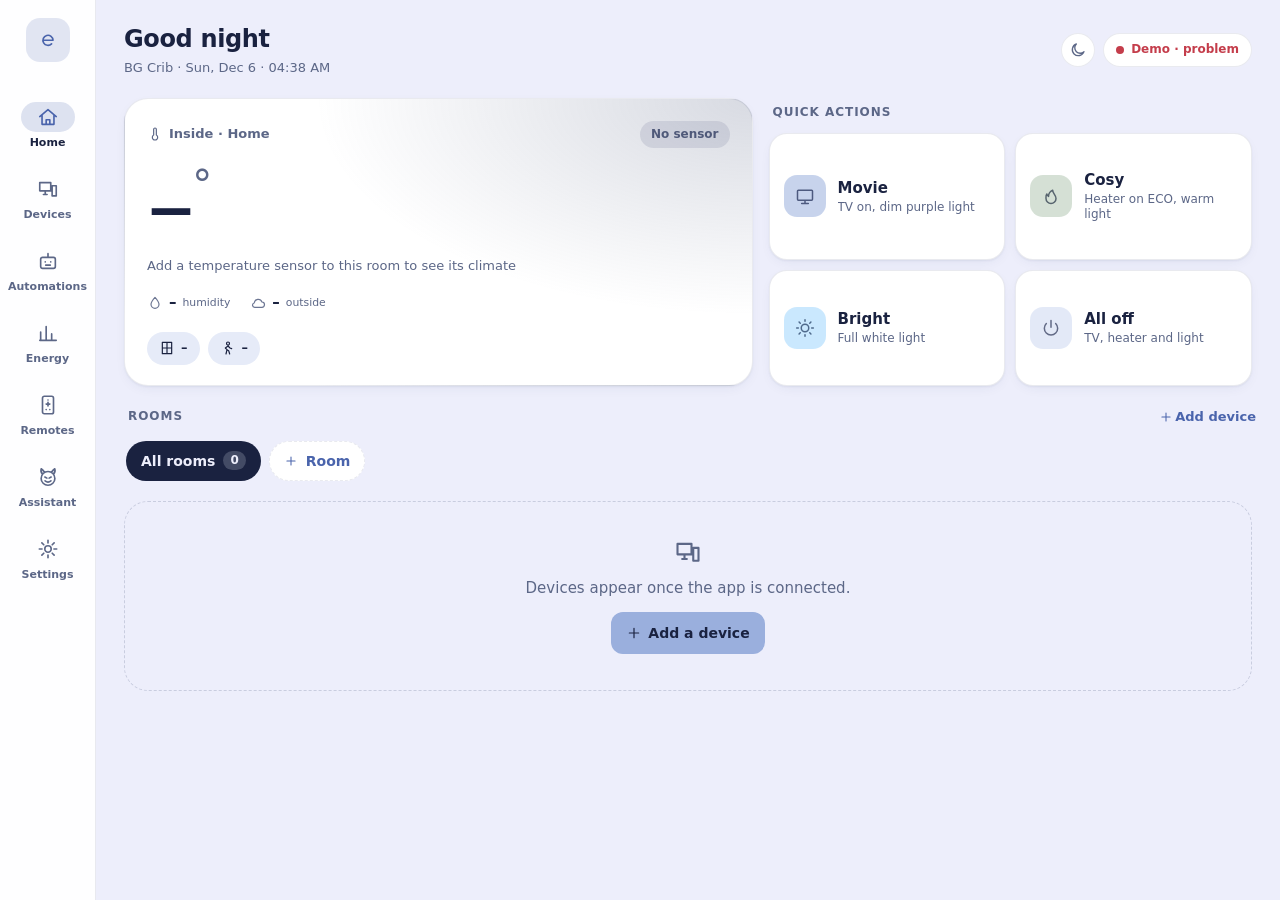
==== index.html @ 869f02de "omg" ====
<!doctype html>
<html lang="en">
<head>
  <meta charset="utf-8">
  <meta name="viewport" content="width=device-width, initial-scale=1, viewport-fit=cover">
  <title>Evra</title>
  <meta name="description" content="Evra: your home's lights, heating, safety sensors and devices in one app.">
  <meta name="theme-color" content="#0E1322" media="(prefers-color-scheme: dark)">
  <meta name="theme-color" content="#EDEEFB" media="(prefers-color-scheme: light)">
  <meta name="application-name" content="Evra">
  <meta name="apple-mobile-web-app-title" content="Evra">
  <meta name="apple-mobile-web-app-capable" content="yes">
  <meta name="mobile-web-app-capable" content="yes">
  <meta name="apple-mobile-web-app-status-bar-style" content="black-translucent">
  <link rel="manifest" href="manifest.webmanifest">
  <link rel="icon" href="icons/icon.svg" type="image/svg+xml">
  <link rel="apple-touch-icon" href="icons/icon-180.png">
  <link rel="stylesheet" href="css/app.css">
</head>
<body>
  <div id="app" class="app">
    <p class="boot">Loading Evra…</p>
  </div>
  <noscript>Evra needs JavaScript switched on.</noscript>
  <script type="module" src="js/main.js"></script>
</body>
</html>
---- css/app.css ----
/* =========================================================================
   Evra: design tokens

   Palette (schemecolor.com "Blue Silence" and "Pale Blue and Green"):
     Alpine White #EDEEFB   St. Louis #CDD7F0   Pastel Denim #B3C6EA
     Kawaii Sky Blue #9AAFDD   Splashy Blue #9ED5FD
     Sea Wash Green #B3C6B3   Light Neutral Green #DAE7D1
     Arctic White #E1EDF1   St. Louis #CFDBE7   Gentle Blue #B8CBE4
   The pastels are used as they are for the brand, fills and tints. Text and
   icons on the light theme use deeper shades of the same hues so they stay
   readable. Red (alarms) and amber (warnings, heating) are kept on purpose.
   ========================================================================= */
:root {
  --p-alpine: #EDEEFB;
  --p-stlouis: #CDD7F0;
  --p-denim: #B3C6EA;
  --p-sky: #9AAFDD;
  --p-splash: #9ED5FD;
  --p-seawash: #B3C6B3;
  --p-mint: #DAE7D1;
  --p-arctic: #E1EDF1;
  --p-stlouis-2: #CFDBE7;
  --p-gentle: #B8CBE4;

  color-scheme: dark;
  --bg: #0E1322;
  --card: #151B2E;
  --card-2: #1C2440;
  --card-3: #283153;
  --line: rgb(205 215 240 / 0.08);
  --line-strong: rgb(205 215 240 / 0.16);
  --text: var(--p-alpine);
  --muted: #9AA5C6;
  --accent: var(--p-sky);          /* text and icons */
  --accent-fill: var(--p-sky);     /* buttons, switches */
  --accent-fill-ink: #10162A;
  --accent-ink: #10162A;
  --ok: var(--p-seawash);
  --warn: #E9BE7C;
  --warm: #E9BE7C;
  --danger: #F27D89;
  --danger-ink: #2A0E14;
  --cool: var(--p-splash);
  --violet: var(--p-denim);
  --tone-ink: #10162A;             /* icons drawn on a pastel fill */
  --tint: 10%;                     /* how strongly an "on" tile takes its colour */
  --tint-soft: 7%;                 /* same, for lights, whose colour can be strong */
  --bubble: 20%;                   /* icon bubble background strength */
  --ink-mix: 100%;                 /* coloured icon text: pure pastel on dark */
  --knob: #ffffff;
  --shadow: 0 1px 2px rgb(0 0 0 / 0.25);
  --radius: 24px;
  --radius-md: 18px;
  --radius-sm: 14px;
  --nav-h: 70px;
  --gap: 16px;
  --font: system-ui, -apple-system, "Segoe UI Variable Text", "Segoe UI", Roboto, "Helvetica Neue", Arial, sans-serif;
}
:root[data-theme="light"] {
  color-scheme: light;
  --bg: var(--p-alpine);
  --card: #ffffff;
  --card-2: #E6EBF8;
  --card-3: var(--p-stlouis);
  --line: rgb(40 56 100 / 0.10);
  --line-strong: rgb(40 56 100 / 0.18);
  --text: #1A2240;
  --muted: #5C6787;
  --accent: #4A64AC;
  --accent-fill: var(--p-sky);
  --accent-fill-ink: #1A2240;
  --accent-ink: #ffffff;
  --ok: #3F6B49;
  --warn: #85580F;
  --warm: #A0661C;
  --danger: #C43D4B;
  --danger-ink: #ffffff;
  --cool: #2F6E9E;
  --violet: #4A64AC;
  --tone-ink: #1A2240;
  --tint: 22%;
  --tint-soft: 9%;
  --bubble: 55%;
  --ink-mix: 40%;
  --shadow: 0 1px 2px rgb(40 56 100 / 0.06), 0 4px 16px -8px rgb(40 56 100 / 0.16);
}
@media (prefers-color-scheme: light) {
  :root:not([data-theme="dark"]) {
    color-scheme: light;
    --bg: var(--p-alpine);
    --card: #ffffff;
    --card-2: #E6EBF8;
    --card-3: var(--p-stlouis);
    --line: rgb(40 56 100 / 0.10);
    --line-strong: rgb(40 56 100 / 0.18);
    --text: #1A2240;
    --muted: #5C6787;
    --accent: #4A64AC;
    --accent-fill: var(--p-sky);
    --accent-fill-ink: #1A2240;
    --accent-ink: #ffffff;
    --ok: #3F6B49;
    --warn: #85580F;
    --warm: #A0661C;
    --danger: #C43D4B;
    --danger-ink: #ffffff;
    --cool: #2F6E9E;
    --violet: #4A64AC;
    --tone-ink: #1A2240;
    --tint: 22%;
    --tint-soft: 9%;
    --bubble: 55%;
    --ink-mix: 40%;
    --shadow: 0 1px 2px rgb(40 56 100 / 0.06), 0 4px 16px -8px rgb(40 56 100 / 0.16);
  }
}

/* =========================================================================
   Base
   ========================================================================= */
* { box-sizing: border-box; }
html, body { margin: 0; }
body {
  background: var(--bg);
  color: var(--text);
  font-family: var(--font);
  font-size: 15px;
  line-height: 1.45;
  -webkit-font-smoothing: antialiased;
  -webkit-tap-highlight-color: transparent;
}
button, input, select { font: inherit; color: inherit; }
button { cursor: pointer; }
button:disabled { cursor: not-allowed; opacity: 0.4; }
a { color: inherit; }
h1, h2, h3 { margin: 0; font-weight: 650; letter-spacing: -0.015em; }
p { margin: 0; }
.icon { flex: none; display: block; }
.muted { color: var(--muted); }
.small { font-size: 13px; }
.pad { padding: 28px 4px; }
.boot { padding: 40px; color: var(--muted); }
:focus-visible { outline: 2px solid var(--accent); outline-offset: 2px; border-radius: 6px; }
.sep { flex: 1; }
.dot { width: 4px; height: 4px; border-radius: 50%; background: currentColor; opacity: 0.45; display: inline-block; }

/* =========================================================================
   Shell: header, navigation, page
   ========================================================================= */
.app { min-height: 100dvh; }

.top {
  position: sticky; top: 0; z-index: 20;
  display: flex; align-items: center; justify-content: space-between; gap: 12px;
  padding: calc(env(safe-area-inset-top) + 16px) 20px 12px;
  background: color-mix(in srgb, var(--bg) 86%, transparent);
  backdrop-filter: blur(14px);
  -webkit-backdrop-filter: blur(14px);
}
.top-left { min-width: 0; }
.top-right { display: flex; align-items: center; gap: 8px; flex: none; }
.theme-btn {
  width: 34px; height: 34px; border-radius: 50%; flex: none;
  display: grid; place-items: center; padding: 0;
  background: var(--card); border: 1px solid var(--line); color: var(--muted);
}
.theme-btn:hover { color: var(--text); }

/* Developer mode off: technical details are hidden. */
:root:not(.dev) .dev-only { display: none !important; }
.top-title { font-size: 24px; font-weight: 700; white-space: nowrap; overflow: hidden; text-overflow: ellipsis; }
.top-sub { color: var(--muted); font-size: 13px; margin-top: 2px; font-variant-numeric: tabular-nums; white-space: nowrap; overflow: hidden; text-overflow: ellipsis; }

.status-pill {
  display: inline-flex; align-items: center; gap: 7px; flex: none;
  padding: 7px 12px; border-radius: 999px;
  background: var(--card); border: 1px solid var(--line); color: var(--muted);
  font-size: 12px; font-weight: 650; text-decoration: none; white-space: nowrap;
}
.status-dot { width: 8px; height: 8px; border-radius: 50%; background: var(--muted); display: inline-block; flex: none; }
.status-pill.connected { color: var(--ok); }
.status-pill.connected .status-dot, .status-dot.connected { background: var(--ok); box-shadow: 0 0 0 3px color-mix(in srgb, var(--ok) 22%, transparent); }
.status-pill.demo { color: var(--violet); }
.status-pill.demo .status-dot { background: var(--violet); box-shadow: 0 0 0 3px color-mix(in srgb, var(--violet) 22%, transparent); }
.status-pill.connecting .status-dot, .status-pill.reconnecting .status-dot,
.status-dot.connecting, .status-dot.reconnecting { background: var(--warn); animation: blink 1.2s infinite; }
.status-pill.error, .status-pill.idle { color: var(--danger); }
.status-pill.error .status-dot, .status-dot.error { background: var(--danger); }
@keyframes blink { 50% { opacity: 0.3; } }

.nav {
  position: fixed; left: 0; right: 0; bottom: 0; z-index: 30;
  display: grid; grid-template-columns: repeat(5, 1fr);
  height: calc(var(--nav-h) + env(safe-area-inset-bottom));
  padding: 6px 6px env(safe-area-inset-bottom);
  background: color-mix(in srgb, var(--card) 92%, transparent);
  backdrop-filter: blur(14px);
  -webkit-backdrop-filter: blur(14px);
  border-top: 1px solid var(--line);
}
.nav-brand { display: none; }
.nav-item {
  display: flex; flex-direction: column; align-items: center; justify-content: center; gap: 3px;
  color: var(--muted); text-decoration: none; font-size: 11px; font-weight: 650;
}
.nav-icon { display: grid; place-items: center; width: 54px; height: 30px; border-radius: 999px; transition: background 0.2s, color 0.2s; }
.nav-item.active { color: var(--text); }
.nav-item.active .nav-icon { background: color-mix(in srgb, var(--accent) 18%, transparent); color: var(--accent); }

.view {
  max-width: 1200px; margin: 0 auto;
  padding: 6px 16px calc(var(--nav-h) + env(safe-area-inset-bottom) + 28px);
  display: flex; flex-direction: column; gap: var(--gap);
}
.view:focus { outline: none; }

@media (min-width: 900px) {
  .nav {
    top: 0; right: auto; width: 96px; height: auto;
    grid-template-columns: 1fr; grid-auto-rows: 72px; align-content: start;
    padding: 18px 0 0; border-top: 0; border-right: 1px solid var(--line);
  }
  .nav-brand {
    display: grid; place-items: center; width: 44px; height: 44px; margin: 0 auto 18px;
    border-radius: 14px; color: var(--accent);
    background: color-mix(in srgb, var(--accent) 16%, transparent);
  }
  .top { padding: 22px 28px 14px 124px; }
  .view { padding: 6px 28px 36px 124px; max-width: none; }
  .view > * { width: 100%; max-width: 1180px; }
}

.section-title {
  font-size: 12px; font-weight: 700; text-transform: uppercase; letter-spacing: 0.08em;
  color: var(--muted); margin: 6px 4px -4px;
}

/* =========================================================================
   Cards
   ========================================================================= */
.card {
  background: var(--card);
  border: 1px solid var(--line);
  border-radius: var(--radius);
  box-shadow: var(--shadow);
  padding: 18px;
  display: flex; flex-direction: column; gap: 16px;
  min-width: 0;
}
.card-head { display: flex; align-items: center; gap: 12px; }
.card-head h2 { font-size: 17px; flex: 1; min-width: 0; }
.card-icon {
  width: 38px; height: 38px; border-radius: 12px; flex: none;
  display: grid; place-items: center;
  background: color-mix(in srgb, var(--accent) 14%, var(--card)); color: var(--accent);
}
.card-extra { display: flex; align-items: center; gap: 8px; }
.card-status { color: var(--muted); display: flex; align-items: center; gap: 8px; flex-wrap: wrap; }
.card-foot { display: flex; align-items: center; gap: 8px; flex-wrap: wrap; font-size: 13px; }
.card-foot.muted { color: var(--muted); }

.grid { display: grid; gap: var(--gap); grid-template-columns: repeat(auto-fill, minmax(min(100%, 320px), 1fr)); }
.grid.devices { grid-template-columns: 1fr; }
@media (min-width: 700px) { .grid.devices { grid-template-columns: repeat(2, minmax(0, 1fr)); } }
@media (min-width: 1500px) { .grid.devices { grid-template-columns: repeat(4, minmax(0, 1fr)); } }

/* Device tiles light up in their own colour (--tone) when on. */
.device { --tone: var(--accent); transition: background 0.3s, border-color 0.3s, box-shadow 0.3s; }
.device-head { display: flex; align-items: center; gap: 12px; }
.device-icon {
  width: 46px; height: 46px; border-radius: 15px; flex: none;
  display: grid; place-items: center;
  background: var(--card-2); color: var(--muted);
  transition: background 0.3s, color 0.3s, box-shadow 0.3s;
}
.device-titles { flex: 1; min-width: 0; }
.device-titles h2 { font-size: 17px; }
.device-state { color: var(--muted); font-size: 13px; font-weight: 550; margin-top: 1px; white-space: nowrap; overflow: hidden; text-overflow: ellipsis; }
.device.is-on {
  background: color-mix(in srgb, var(--tone) var(--tint), var(--card));
  border-color: color-mix(in srgb, var(--tone) 40%, transparent);
  box-shadow: var(--shadow), 0 18px 40px -26px color-mix(in srgb, var(--tone) 70%, transparent);
}
.device.is-on .device-icon {
  background: var(--tone); color: var(--tone-ink);
  box-shadow: 0 6px 18px -6px color-mix(in srgb, var(--tone) 80%, transparent);
}
.device.is-on .device-state { color: color-mix(in srgb, var(--tone) var(--ink-mix), var(--text)); }
/* A light's tone is its real colour, which can be dark and saturated. */
.light-card.is-on { background: color-mix(in srgb, var(--tone) var(--tint-soft), var(--card)); }
.light-card.is-on .device-state { color: color-mix(in srgb, var(--tone) 45%, var(--text)); }

/* =========================================================================
   Home: room card and quick actions
   ========================================================================= */
.home-top { display: grid; gap: var(--gap); }
@media (min-width: 1100px) {
  .home-top { grid-template-columns: minmax(0, 1.3fr) minmax(0, 1fr); align-items: stretch; }
  .home-top .quick { display: flex; flex-direction: column; }
  .home-top .quick-row { grid-template-columns: 1fr 1fr; flex: 1; }
}

.hero {
  --hero: var(--muted);
  position: relative; overflow: hidden;
  border-radius: var(--radius);
  border: 1px solid var(--line);
  box-shadow: var(--shadow);
  padding: 22px 22px 20px;
  background:
    radial-gradient(120% 130% at 100% 0%, color-mix(in srgb, var(--hero) 24%, transparent) 0%, transparent 58%),
    var(--card);
  display: flex; flex-direction: column; gap: 6px;
  transition: background 0.4s;
}
.hero.tone-ok { --hero: var(--ok); }
.hero.tone-warm { --hero: var(--warm); }
.hero.tone-cool { --hero: var(--cool); }
.hero-top { display: flex; align-items: center; justify-content: space-between; gap: 10px; }
.hero-label { display: inline-flex; align-items: center; gap: 6px; color: var(--muted); font-size: 13px; font-weight: 600; }
.badge {
  padding: 5px 11px; border-radius: 999px; font-size: 12px; font-weight: 700; white-space: nowrap;
  color: color-mix(in srgb, var(--hero) 80%, var(--text));
  background: color-mix(in srgb, var(--hero) 16%, transparent);
}
.hero-temp { display: flex; align-items: flex-start; margin: 6px 0 0; line-height: 0.95; font-variant-numeric: tabular-nums; }
.hero-num { font-size: clamp(64px, 16vw, 96px); font-weight: 250; letter-spacing: -0.05em; }
.hero-deg { font-size: clamp(28px, 6vw, 40px); font-weight: 300; color: var(--muted); margin-top: 0.15em; margin-left: 2px; }
.hero-range { color: var(--muted); font-size: 13px; }
.hero-stats { display: flex; gap: 20px; flex-wrap: wrap; margin-top: 10px; }
.stat { display: inline-flex; align-items: center; gap: 6px; color: var(--muted); font-size: 13px; }
.stat .icon { color: var(--hero); opacity: 0.9; }
.stat strong { color: var(--text); font-size: 15px; font-weight: 650; font-variant-numeric: tabular-nums; }
.hero-chips { display: flex; flex-wrap: wrap; gap: 8px; margin-top: 12px; }

.chip {
  display: inline-flex; align-items: center; gap: 6px;
  padding: 7px 12px; border-radius: 999px;
  background: var(--card-2); color: var(--text);
  font-size: 13px; font-weight: 600;
}
.chip.ok { color: var(--ok); background: color-mix(in srgb, var(--ok) 13%, var(--card)); }
.chip.warn { color: var(--warn); background: color-mix(in srgb, var(--warn) 15%, var(--card)); }
.chip.accent { color: var(--accent); background: color-mix(in srgb, var(--accent) 15%, var(--card)); }
.chip.muted { color: var(--muted); }
.chip.live .icon { animation: breathe 2s ease-in-out infinite; }
@keyframes breathe { 50% { opacity: 0.45; } }

.quick { display: flex; flex-direction: column; gap: 12px; }
.quick .section-title { margin: 6px 4px 0; }
.quick-row { display: grid; grid-template-columns: repeat(2, minmax(0, 1fr)); gap: 10px; }
@media (min-width: 700px) and (max-width: 1099px) { .quick-row { grid-template-columns: repeat(4, minmax(0, 1fr)); } .quick-btn { flex-direction: column; align-items: flex-start; } .quick-text small { white-space: normal; } }
.quick-btn {
  --tone: var(--accent);
  display: flex; align-items: center; gap: 12px;
  padding: 14px; border-radius: var(--radius-md);
  background: var(--card); border: 1px solid var(--line); box-shadow: var(--shadow);
  text-align: left; min-width: 0;
  transition: transform 0.12s ease, border-color 0.2s, background 0.2s;
}
.quick-btn:hover { border-color: color-mix(in srgb, var(--tone) 35%, transparent); }
.quick-btn:active { transform: scale(0.97); }
.quick-icon {
  width: 42px; height: 42px; border-radius: 13px; flex: none;
  display: grid; place-items: center;
  color: color-mix(in srgb, var(--tone) var(--ink-mix), var(--text));
  background: color-mix(in srgb, var(--tone) var(--bubble), transparent);
}
.quick-text { display: flex; flex-direction: column; min-width: 0; }
.quick-text strong { font-size: 15px; font-weight: 650; }
.quick-text small {
  color: var(--muted); font-size: 12px; line-height: 1.3;
  display: -webkit-box; -webkit-line-clamp: 2; -webkit-box-orient: vertical; overflow: hidden;
}
.quick-btn.busy { pointer-events: none; }
.quick-btn.busy .quick-icon .icon { animation: spin 1s linear infinite; }
@keyframes spin { to { transform: rotate(360deg); } }

/* =========================================================================
   Controls
   ========================================================================= */
.switch {
  position: relative; width: 52px; height: 30px; flex: none;
  border-radius: 999px; border: 0; padding: 0;
  background: var(--card-3);
  transition: background 0.2s;
}
.switch .knob {
  position: absolute; top: 3px; left: 3px; width: 24px; height: 24px; border-radius: 50%;
  background: var(--knob); box-shadow: 0 1px 3px rgb(0 0 0 / 0.35);
  transition: transform 0.22s cubic-bezier(0.3, 0.7, 0.4, 1.2);
}
.switch[aria-checked="true"] { background: var(--accent-fill); }
.switch[aria-checked="true"] .knob { transform: translateX(22px); }

.slider { display: flex; flex-direction: column; gap: 8px; }
.slider-top { display: flex; justify-content: space-between; font-size: 13px; color: var(--muted); }
.slider-value { font-variant-numeric: tabular-nums; color: var(--text); font-weight: 650; }
.slider input[type="range"] {
  --fill: 50%;
  -webkit-appearance: none; appearance: none; width: 100%; height: 38px; margin: 0;
  border-radius: 13px; cursor: pointer;
  background: linear-gradient(to right, color-mix(in srgb, var(--tone, var(--accent-fill)) 85%, transparent) var(--fill), var(--card-2) var(--fill));
}
.slider input[type="range"]::-webkit-slider-thumb { -webkit-appearance: none; width: 5px; height: 22px; border-radius: 3px; background: var(--knob); box-shadow: 0 0 0 1px rgb(0 0 0 / 0.15), 0 1px 4px rgb(0 0 0 / 0.3); }
.slider input[type="range"]::-moz-range-thumb { width: 5px; height: 22px; border: 0; border-radius: 3px; background: var(--knob); }
.slider input[type="range"]:disabled { opacity: 0.35; cursor: not-allowed; }

.field { display: flex; flex-direction: column; gap: 6px; font-size: 13px; color: var(--muted); }
.field.inline { flex-direction: row; align-items: center; gap: 12px; }
.field.inline > span { flex: none; }
.field[hidden] { display: none; }
.setting-row { display: flex; align-items: center; justify-content: space-between; gap: 10px 16px; flex-wrap: wrap; }
.setting-text { display: flex; flex-direction: column; gap: 2px; min-width: 0; flex: 1 1 200px; }
.setting-text strong { font-size: 15px; font-weight: 650; }
.setting-text small { color: var(--muted); font-size: 12px; line-height: 1.4; }
.theme-tabs button { display: inline-flex; align-items: center; gap: 6px; }
.select, .input {
  width: 100%; padding: 11px 12px; border-radius: 12px;
  background: var(--card-2); border: 1px solid var(--line); color: var(--text);
}
.select:disabled { opacity: 0.45; }

.link {
  background: none; border: 0; padding: 0; color: var(--accent);
  font-weight: 650; text-decoration: none; display: inline-flex; align-items: center; gap: 2px; font-size: 13px;
}
.link.subtle { color: var(--muted); font-weight: 550; }
.link.subtle:hover { color: var(--text); }
.link.small { font-size: 12px; }

/* IR buttons */
.ir-btn {
  display: inline-flex; align-items: center; justify-content: center; gap: 6px;
  min-height: 46px; padding: 0 14px;
  border-radius: var(--radius-sm); border: 0;
  background: var(--card-2); color: var(--text);
  font-weight: 650; position: relative;
  transition: transform 0.1s ease, background 0.2s;
}
.ir-btn:hover:not(:disabled) { background: var(--card-3); }
.ir-btn:active, .ir-btn.sending { transform: scale(0.94); background: var(--card-3); }
.ir-btn.pulse::after {
  content: ""; position: absolute; inset: -3px; border-radius: inherit;
  border: 2px solid var(--tone, var(--accent)); animation: pulse 0.7s ease-out forwards; pointer-events: none;
}
@keyframes pulse { from { opacity: 1; transform: scale(0.96); } to { opacity: 0; transform: scale(1.08); } }
.ir-btn.round { width: 46px; height: 46px; padding: 0; border-radius: 50%; }
.ir-btn.flat { background: transparent; }
.ir-btn.netflix { color: #e50914; }
.ir-btn.mode { flex-direction: column; gap: 4px; min-height: 64px; font-size: 12px; }
.ir-btn.mode .icon { color: color-mix(in srgb, var(--tone, var(--accent)) var(--ink-mix), var(--text)); }
.ir-btn.mini { min-height: 34px; padding: 0 11px; font-size: 12px; border-radius: 10px; gap: 5px; }
.ir-btn.pill { flex: 1 1 auto; min-width: 78px; font-size: 13px; }

.stepper {
  display: flex; align-items: center; justify-content: space-between; gap: 12px;
  background: var(--card-2); border-radius: 999px; padding: 5px;
}
.stepper .ir-btn.round { background: var(--card); box-shadow: var(--shadow); }
.stepper-label { display: inline-flex; align-items: center; gap: 6px; color: var(--muted); font-weight: 600; font-size: 13px; }
.mode-row { display: grid; grid-template-columns: repeat(3, 1fr); gap: 8px; }

.tv-mini { display: flex; align-items: center; gap: 8px; flex-wrap: wrap; }
.vol { display: flex; align-items: center; background: var(--card-2); border-radius: 999px; padding: 0 2px; }
.vol-label { color: var(--muted); padding: 0 2px; }

/* LED strip */
.swatches { display: flex; flex-wrap: wrap; gap: 10px; }
.swatch {
  width: 32px; height: 32px; border-radius: 50%; border: 0; padding: 0; position: relative;
  background: var(--swatch);
  box-shadow: inset 0 0 0 1px rgb(0 0 0 / 0.18);
  transition: transform 0.12s;
}
.swatch:hover { transform: scale(1.08); }
.swatch:active { transform: scale(0.92); }
.swatch[aria-pressed="true"] { box-shadow: 0 0 0 2px var(--card), 0 0 0 4px var(--text); }
.swatch.custom { display: grid; place-items: center; background: var(--card-2); color: var(--muted); cursor: pointer; overflow: hidden; box-shadow: inset 0 0 0 1px var(--line-strong); }
.swatch.custom input { position: absolute; inset: 0; opacity: 0; cursor: pointer; }

/* Plug */
.plug-now { display: flex; align-items: baseline; justify-content: space-between; gap: 12px; flex-wrap: wrap; }
.big-number { font-size: 44px; font-weight: 250; letter-spacing: -0.04em; font-variant-numeric: tabular-nums; line-height: 1; }
.big-number small { font-size: 16px; color: var(--muted); font-weight: 550; letter-spacing: 0; }
.spark-wrap { height: 48px; margin: -4px -2px 0; }
.sparkline { width: 100%; height: 48px; display: block; }

/* =========================================================================
   Remotes
   ========================================================================= */
/* One remote at a time in a sideways-swiping track. */
.remote-slider { display: flex; flex-direction: column; gap: 12px; width: 100%; max-width: 480px; margin: 0 auto; }
.remote-nav { display: flex; align-items: center; justify-content: space-between; gap: 10px; }
.remote-nav .icon-btn:disabled { opacity: 0.35; }
.remote-tabs button { display: inline-flex; align-items: center; gap: 7px; padding: 8px 18px; }
.remote-track {
  display: flex; align-items: flex-start;
  overflow-x: auto; overflow-y: hidden; overscroll-behavior-x: contain;
  scroll-snap-type: x mandatory; scrollbar-width: none;
  margin: 0 -4px;
  transition: height 0.25s ease;
}
.remote-track::-webkit-scrollbar { display: none; }
.remote-slide { flex: 0 0 100%; min-width: 0; padding: 2px 4px 10px; scroll-snap-align: start; scroll-snap-stop: always; }
@media (prefers-reduced-motion: reduce) { .remote-track { transition: none; } }
.remote { gap: 12px; }
.tv-remote { --tone: var(--cool); }
.heater-remote { --tone: var(--warm); }
.remote .card-icon { color: color-mix(in srgb, var(--tone) var(--ink-mix), var(--text)); background: color-mix(in srgb, var(--tone) var(--bubble), var(--card)); }
.remote-head { display: flex; align-items: center; gap: 10px; }
.remote-state { font-weight: 650; color: var(--muted); font-size: 13px; }
.remote-row { display: grid; gap: 10px; }
.remote-row.two { grid-template-columns: repeat(2, 1fr); }
.remote-row.three { grid-template-columns: repeat(3, 1fr); }
.remote-row.five { grid-template-columns: repeat(5, 1fr); }
.key { height: 52px; padding: 0; }
.key.danger { color: var(--danger-ink); background: var(--danger); }
.key.danger:hover:not(:disabled) { background: color-mix(in srgb, var(--danger) 85%, #000); }
.key.small-text { font-size: 13px; }
.key.labelled { flex-direction: column; gap: 3px; height: 64px; font-size: 12px; }
.key.labelled .icon { color: color-mix(in srgb, var(--tone) var(--ink-mix), var(--text)); }
.key.big { height: 76px; width: 76px; border-radius: 50%; }
.key.warm { color: var(--warm); }
.key.cool { color: var(--cool); }
.dpad {
  display: grid; grid-template-columns: repeat(3, 1fr); grid-template-rows: repeat(3, 1fr);
  gap: 4px; width: min(100%, 240px); aspect-ratio: 1; margin: 6px auto;
  padding: 10px; border-radius: 50%;
  background: var(--card-2); box-shadow: inset 0 0 0 1px var(--line);
}
.dp { background: transparent; min-height: 0; border-radius: 18px; }
.dp.up { grid-area: 1 / 2; }
.dp.left { grid-area: 2 / 1; }
.dp.ok { grid-area: 2 / 2; border-radius: 50%; background: var(--card); box-shadow: var(--shadow); font-size: 15px; }
.dp.right { grid-area: 2 / 3; }
.dp.down { grid-area: 3 / 2; }
.rockers { display: grid; grid-template-columns: 1fr auto 1fr; gap: 12px; align-items: center; }
.rocker { display: flex; flex-direction: column; align-items: stretch; background: var(--card-2); border-radius: 26px; overflow: hidden; }
.rk { background: transparent; height: 54px; border-radius: 0; }
.rocker-label { text-align: center; font-size: 11px; font-weight: 750; color: var(--muted); letter-spacing: 0.1em; }
.key.mute { width: 56px; height: 56px; border-radius: 50%; }
.numpad { display: grid; grid-template-columns: repeat(3, 1fr); gap: 10px; }
.digit { font-size: 18px; font-variant-numeric: tabular-nums; }
.digit.zero { grid-column: 2; }
.temp-keys { display: flex; align-items: center; justify-content: space-around; padding: 8px 0; }
.temp-keys-label { color: var(--muted); font-weight: 650; font-size: 13px; }

/* =========================================================================
   Energy
   ========================================================================= */
.tiles { display: grid; gap: 10px; grid-template-columns: repeat(auto-fill, minmax(150px, 1fr)); }
.tile {
  --tone: var(--accent);
  background: var(--card); border: 1px solid var(--line); box-shadow: var(--shadow);
  border-radius: var(--radius-md); padding: 14px 16px;
}
.tile-label { display: flex; align-items: center; gap: 8px; color: var(--muted); font-size: 12px; font-weight: 650; }
.tile-icon { width: 26px; height: 26px; border-radius: 8px; display: grid; place-items: center; color: color-mix(in srgb, var(--tone) var(--ink-mix), var(--text)); background: color-mix(in srgb, var(--tone) var(--bubble), transparent); }
.tile-value { font-size: 28px; font-weight: 300; letter-spacing: -0.03em; margin-top: 8px; font-variant-numeric: tabular-nums; }
.tile-value small { font-size: 13px; color: var(--muted); letter-spacing: 0; font-weight: 550; }
.toolbar { display: flex; align-items: center; justify-content: space-between; gap: 10px; }
.energy-charts { display: grid; gap: var(--gap); grid-template-columns: repeat(auto-fill, minmax(min(100%, 440px), 1fr)); }
.segmented { display: inline-flex; background: var(--card-2); border-radius: 13px; padding: 3px; gap: 2px; }
.segmented button { border: 0; background: transparent; padding: 8px 14px; border-radius: 10px; font-weight: 650; font-size: 13px; color: var(--muted); transition: background 0.2s, color 0.2s; }
.segmented button.active { background: var(--card); color: var(--text); box-shadow: var(--shadow); }
.icon-btn { width: 40px; height: 40px; border-radius: 12px; border: 1px solid var(--line); background: var(--card); display: grid; place-items: center; color: var(--muted); }
.icon-btn:hover { color: var(--text); }

.chart { width: 100%; height: auto; display: block; }
.chart-line { fill: none; stroke-width: 2.2; stroke-linejoin: round; stroke-linecap: round; }
path.chart-area { stroke: none; }
.chart-dot { stroke: var(--card); stroke-width: 2.5; }
.fade-top { stop-opacity: 0.32; }
.fade-bottom { stop-opacity: 0; }
.c-power { stroke: var(--accent); }
.chart-dot.c-power { fill: var(--accent); }
.fade-top.c-power, .fade-bottom.c-power { stop-color: var(--accent); }
.c-temp { stroke: var(--warm); }
.chart-dot.c-temp { fill: var(--warm); }
.fade-top.c-temp, .fade-bottom.c-temp { stop-color: var(--warm); }
.c-hum { stroke: var(--cool); }
.chart-dot.c-hum { fill: var(--cool); }
.fade-top.c-hum, .fade-bottom.c-hum { stop-color: var(--cool); }
.c-plug { stroke: var(--ok); }
.fade-top.c-plug, .fade-bottom.c-plug { stop-color: var(--ok); }
.chart-band { fill: var(--ok); opacity: 0.1; }
.chart-grid { stroke: var(--line-strong); stroke-dasharray: 2 5; }
.chart-label, .chart-empty { fill: var(--muted); font-size: 11px; font-family: var(--font); }
.chart-empty { font-size: 13px; }
.legend { display: inline-flex; align-items: center; gap: 6px; font-size: 12px; color: var(--muted); }
.band-swatch { width: 12px; height: 12px; border-radius: 3px; background: var(--ok); opacity: 0.35; display: inline-block; }

.timeline { display: flex; flex-direction: column; gap: 10px; --tl-label: 96px; }
.tl-lane { display: grid; grid-template-columns: var(--tl-label) 1fr; align-items: center; gap: 10px; }
.tl-label { font-size: 12px; color: var(--muted); font-weight: 650; }
.tl-bar { position: relative; height: 22px; border-radius: 7px; background: var(--card-2); overflow: hidden; }
.tl-seg { position: absolute; top: 3px; bottom: 3px; border-radius: 4px; }
.tl-presence { background: var(--accent); }
.tl-window { background: var(--ok); }
.tl-gap { top: 0; bottom: 0; background: repeating-linear-gradient(45deg, var(--card-3) 0 4px, transparent 4px 8px); }
.tl-axis { display: flex; justify-content: space-between; margin-left: calc(var(--tl-label) + 10px); font-size: 11px; color: var(--muted); }

/* =========================================================================
   Automations and settings
   ========================================================================= */
.intro { margin: 0 4px; max-width: 70ch; }
.auto-list { display: grid; gap: 12px; grid-template-columns: repeat(auto-fill, minmax(min(100%, 420px), 1fr)); }
.auto-item {
  background: var(--card); border: 1px solid var(--line); box-shadow: var(--shadow);
  border-radius: var(--radius); padding: 16px 18px;
  display: flex; flex-direction: column; gap: 12px;
  transition: opacity 0.2s;
}
.auto-item.off { opacity: 0.62; }
.auto-top { display: flex; align-items: flex-start; gap: 12px; }
.auto-icon {
  width: 40px; height: 40px; border-radius: 13px; flex: none;
  display: grid; place-items: center;
  color: var(--accent); background: color-mix(in srgb, var(--accent) 14%, transparent);
}
.auto-item.off .auto-icon { color: var(--muted); background: var(--card-2); }
.auto-titles { flex: 1; min-width: 0; }
.auto-titles h3 { font-size: 15px; line-height: 1.3; }
.auto-meta { margin-top: 3px; font-size: 12px; color: var(--muted); }
.auto-desc { color: var(--muted); font-size: 14px; }
.auto-desc:empty { display: none; }
.auto-actions { display: flex; gap: 8px; flex-wrap: wrap; }

.btn {
  display: inline-flex; align-items: center; gap: 6px;
  padding: 10px 14px; border-radius: 12px; border: 1px solid var(--line-strong);
  background: var(--card-2); font-weight: 650; font-size: 14px; text-decoration: none;
  transition: background 0.2s;
}
.btn:hover { background: var(--card-3); }
.btn.primary { background: var(--accent-fill); color: var(--accent-fill-ink); border-color: transparent; }
.btn.primary:hover { background: color-mix(in srgb, var(--accent-fill) 85%, var(--text)); }
.btn.ghost { background: transparent; }
.btn.ghost:hover { background: var(--card-2); }
.btn[hidden] { display: none; }
.btn-row { display: flex; flex-wrap: wrap; gap: 8px; }
.status-line { display: flex; align-items: center; gap: 8px; flex-wrap: wrap; font-weight: 650; }
.battery-list { list-style: none; margin: 0; padding: 0; display: flex; flex-direction: column; }
.battery-list li { display: flex; align-items: center; gap: 12px; padding: 10px 0; border-top: 1px solid var(--line); }
.battery-list li:first-child { border-top: 0; padding-top: 0; }
.battery-list li .icon { color: var(--muted); }
.battery-list li span { flex: 1; }
.battery-list strong { font-variant-numeric: tabular-nums; }
.battery-list strong.low { color: var(--danger); }
.about { text-align: center; margin: 4px 0; }
.card[hidden] { display: none; }

/* =========================================================================
   Toast
   ========================================================================= */
.toast {
  position: fixed; left: 50%; bottom: calc(var(--nav-h) + env(safe-area-inset-bottom) + 14px); z-index: 50;
  transform: translate(-50%, 16px); opacity: 0; pointer-events: none;
  max-width: min(92vw, 460px); padding: 11px 16px; border-radius: 14px;
  background: var(--text); color: var(--bg); font-weight: 650; font-size: 14px;
  box-shadow: 0 10px 30px -10px rgb(0 0 0 / 0.5);
  transition: opacity 0.2s, transform 0.2s;
}
.toast.show { opacity: 1; transform: translate(-50%, 0); }
.toast.error { background: var(--danger); color: var(--danger-ink); }
@media (min-width: 900px) { .toast { bottom: 24px; margin-left: 48px; } }

/* =========================================================================
   Small square screens (the 480x480 wall panel)
   ========================================================================= */
@media (max-width: 520px) and (max-height: 560px) {
  :root { --nav-h: 58px; --gap: 12px; }
  .top { padding: 10px 14px 8px; }
  .top-title { font-size: 19px; }
  .hero { padding: 14px 16px; gap: 2px; }
  .hero-num { font-size: 52px; }
  .hero-deg { font-size: 24px; }
  .hero-range { display: none; }
  .hero-stats { margin-top: 4px; }
  .hero-chips { margin-top: 8px; }
  .chip { padding: 5px 10px; font-size: 12px; }
  .nav-label { display: none; }
  .quick-row { grid-template-columns: repeat(4, 1fr); gap: 8px; }
  .quick-btn { flex-direction: column; gap: 6px; padding: 10px 6px; text-align: center; }
  .quick-text small { display: none; }
  .quick-text strong { font-size: 13px; }
  .quick-icon { width: 36px; height: 36px; }
}

/* =========================================================================
   Navigation extras
   ========================================================================= */
.nav-item.wide-only { display: none; }
@media (min-width: 900px) { .nav-item.wide-only { display: flex; } }
.nav-devil.active .nav-icon { background: color-mix(in srgb, var(--danger) 18%, transparent); color: var(--danger); }

/* =========================================================================
   Home: alerts, rooms
   ========================================================================= */
.alerts { display: flex; flex-direction: column; gap: 10px; }
.alerts:empty { display: none; }
.alert-banner {
  display: flex; gap: 12px; align-items: flex-start;
  padding: 14px 16px; border-radius: var(--radius-md);
  background: color-mix(in srgb, var(--danger) 16%, var(--card)); color: var(--text);
  border: 1px solid color-mix(in srgb, var(--danger) 45%, transparent);
  animation: alarm-pulse 1.6s ease-in-out infinite;
}
.alert-banner .icon { color: var(--danger); margin-top: 1px; }
.alert-banner strong { color: var(--danger); }
.alert-banner p { font-size: 13px; color: var(--muted); margin-top: 2px; }
@keyframes alarm-pulse { 50% { border-color: color-mix(in srgb, var(--danger) 85%, transparent); } }

.section-row { display: flex; align-items: center; justify-content: space-between; gap: 12px; margin: 6px 4px -4px; }
.section-row .section-title { margin: 0; }
.room-chips { display: flex; gap: 8px; overflow-x: auto; padding: 2px 2px 4px; scrollbar-width: none; }
.room-chips::-webkit-scrollbar { display: none; }
.room-chip {
  display: inline-flex; align-items: center; gap: 8px; flex: none;
  padding: 9px 14px; border-radius: 999px;
  background: var(--card); border: 1px solid var(--line); color: var(--text);
  font-weight: 650; font-size: 14px; text-decoration: none; white-space: nowrap;
}
.room-chip .count { font-size: 12px; color: var(--muted); background: var(--card-2); border-radius: 999px; padding: 1px 7px; }
.room-chip.active { background: var(--text); color: var(--bg); border-color: transparent; }
.room-chip.active .count { background: color-mix(in srgb, var(--bg) 20%, transparent); color: var(--bg); }
.room-chip.add { color: var(--accent); border-style: dashed; }
.room-section { display: flex; flex-direction: column; gap: 12px; margin-top: 6px; }
.room-title { font-size: 17px; }
.devices-slot { display: flex; flex-direction: column; gap: var(--gap); }
.empty {
  display: flex; flex-direction: column; align-items: center; gap: 12px; text-align: center;
  padding: 36px 20px; border-radius: var(--radius); border: 1px dashed var(--line-strong); color: var(--muted);
}

/* =========================================================================
   Device cards: extra kinds
   ========================================================================= */
.batt { display: inline-flex; align-items: center; gap: 4px; }
.batt.low { color: var(--danger); }
.btn.mini-btn { padding: 6px 10px; font-size: 12px; border-radius: 10px; }
.cover-row { display: grid; grid-template-columns: repeat(3, 1fr); gap: 8px; }
.cover-row .ir-btn { flex-direction: column; gap: 3px; min-height: 60px; font-size: 12px; }
.climate-now { display: flex; align-items: baseline; justify-content: space-between; gap: 10px; }
.target-value { color: var(--text); font-weight: 700; font-variant-numeric: tabular-nums; margin-left: 4px; }
.btn.wide { width: 100%; justify-content: center; padding: 13px; font-size: 15px; }
.lock-card.warn-state { --tone: var(--warn); border-color: color-mix(in srgb, var(--warn) 30%, transparent); }
.btn.danger { background: var(--danger); color: var(--danger-ink); border-color: transparent; }
.btn.danger:hover { background: color-mix(in srgb, var(--danger) 85%, #000); }
.danger-text { color: var(--danger); }
.device.alarm {
  --tone: var(--danger);
  background: color-mix(in srgb, var(--danger) 14%, var(--card));
  border-color: color-mix(in srgb, var(--danger) 55%, transparent);
  animation: alarm-pulse 1.6s ease-in-out infinite;
}
.device.alarm .device-state { color: var(--danger); font-weight: 750; }
.alarm-note { display: flex; gap: 8px; align-items: flex-start; font-size: 13px; color: var(--danger); font-weight: 600; }
.alarm-note.static { color: var(--muted); font-weight: 500; }
.alarm-note.static .icon { color: var(--warn); }
.alarm-note[hidden] { display: none; }
.camera-frame {
  position: relative; aspect-ratio: 16 / 9; border-radius: var(--radius-sm); overflow: hidden;
  background-color: #0b0d10; background-size: cover; background-position: center;
}
.camera-frame.demo {
  background-image:
    radial-gradient(60% 80% at 30% 70%, rgb(158 213 253 / 0.20), transparent 60%),
    radial-gradient(50% 60% at 75% 30%, rgb(179 198 179 / 0.16), transparent 60%),
    linear-gradient(160deg, #1C2440, #0E1322);
}
.camera-frame.private { background-image: none !important; background-color: #050608; }
.camera-stamp {
  position: absolute; left: 10px; bottom: 8px; font-size: 11px; font-weight: 650; letter-spacing: 0.02em;
  color: #fff; background: rgb(0 0 0 / 0.45); padding: 3px 7px; border-radius: 6px; font-variant-numeric: tabular-nums;
}
.mini-toggle { display: inline-flex; align-items: center; gap: 6px; }
.mini-toggle .switch { transform: scale(0.8); transform-origin: left center; margin-right: -8px; }
.ir-section { display: flex; flex-direction: column; gap: 10px; padding-top: 2px; }
.ir-section + .ir-section { border-top: 1px solid var(--line); padding-top: 14px; }
.ir-line { display: flex; align-items: center; gap: 8px; }
.ir-line .icon { color: color-mix(in srgb, var(--tone) var(--ink-mix), var(--text)); }
.mode-row.four { grid-template-columns: repeat(4, 1fr); }
.ir-grid { display: flex; flex-wrap: wrap; gap: 8px; }
.entity-rows { list-style: none; margin: 0; padding: 0; display: flex; flex-direction: column; }
.entity-rows li { display: flex; justify-content: space-between; gap: 12px; padding: 8px 0; border-top: 1px solid var(--line); font-size: 14px; }
.entity-rows li:first-child { border-top: 0; }
.entity-rows strong { font-variant-numeric: tabular-nums; text-align: right; }
.entity-rows small { font-size: 11px; }

/* =========================================================================
   Devices screen
   ========================================================================= */
.back-link { display: inline-flex; align-items: center; gap: 4px; color: var(--muted); text-decoration: none; font-weight: 600; font-size: 14px; align-self: flex-start; }
.back-link:hover { color: var(--text); }
.search { max-width: 420px; }
.search[hidden] { display: none; }
.list-groups { display: flex; flex-direction: column; gap: 18px; }
.list-group { display: flex; flex-direction: column; gap: 8px; }
.group-title { font-size: 13px; text-transform: uppercase; letter-spacing: 0.07em; color: var(--muted); margin: 0 4px; }
.list { display: flex; flex-direction: column; background: var(--card); border: 1px solid var(--line); border-radius: var(--radius-md); overflow: hidden; box-shadow: var(--shadow); }
.list-row {
  display: flex; align-items: center; gap: 12px; padding: 12px 14px;
  text-decoration: none; color: var(--text); border-top: 1px solid var(--line);
}
.list-row:first-child { border-top: 0; }
a.list-row:hover { background: var(--card-2); }
.list-row > .icon { color: var(--muted); }
.row-icon { width: 40px; height: 40px; border-radius: 12px; flex: none; display: grid; place-items: center; background: var(--card-2); color: var(--accent); }
.row-text { flex: 1; min-width: 0; display: flex; flex-direction: column; }
.row-text strong { font-size: 15px; white-space: nowrap; overflow: hidden; text-overflow: ellipsis; }
.row-text small { color: var(--muted); font-size: 12px; white-space: nowrap; overflow: hidden; text-overflow: ellipsis; }
.pill { font-size: 11px; font-weight: 700; padding: 3px 8px; border-radius: 999px; background: var(--card-2); color: var(--muted); white-space: nowrap; flex: none; }
.pill.bad { color: var(--danger); background: color-mix(in srgb, var(--danger) 14%, transparent); }
.pill.warn { color: var(--warn); background: color-mix(in srgb, var(--warn) 14%, transparent); }
.pill.pairing-zigbee { color: var(--ok); }
.pill.pairing-flow { color: var(--cool); }
.pill.pairing-matter { color: var(--violet); }
.pill.pairing-cloud { color: var(--warn); }
.inline-form { display: flex; gap: 8px; }
.inline-form .input { flex: 1; min-width: 0; }
.rooms-panel { display: flex; flex-direction: column; gap: var(--gap); max-width: 720px; }
.icon-btn.danger:hover { color: var(--danger); }
.detail-head { display: flex; align-items: center; gap: 14px; }
.detail-head h2 { font-size: 22px; }
.detail-head p { font-size: 13px; margin-top: 2px; }
.detail-icon { width: 54px; height: 54px; border-radius: 17px; flex: none; display: grid; place-items: center; background: color-mix(in srgb, var(--accent) 15%, var(--card)); color: var(--accent); }
.detail-grid { display: grid; gap: var(--gap); align-items: start; }
.detail-main, .detail-side { display: flex; flex-direction: column; gap: var(--gap); min-width: 0; }
@media (min-width: 1000px) { .detail-grid { grid-template-columns: minmax(0, 1.1fr) minmax(0, 1fr); } }
.danger-zone .card-icon { color: var(--danger); background: color-mix(in srgb, var(--danger) 14%, var(--card)); }
.catalog { display: flex; flex-direction: column; gap: 20px; }
.catalog-group { display: flex; flex-direction: column; gap: 8px; }
.product-grid { display: grid; gap: 10px; grid-template-columns: repeat(auto-fill, minmax(min(100%, 300px), 1fr)); }
.product-tile {
  display: flex; align-items: center; gap: 12px; padding: 12px 14px;
  background: var(--card); border: 1px solid var(--line); border-radius: var(--radius-md); box-shadow: var(--shadow);
  text-decoration: none; color: var(--text); transition: border-color 0.2s;
}
.product-tile:hover { border-color: color-mix(in srgb, var(--accent) 40%, transparent); }
.pair-panel { display: flex; flex-direction: column; gap: 14px; }
.stack { display: flex; flex-direction: column; gap: 14px; }
.success-line { display: flex; align-items: center; gap: 8px; color: var(--ok); font-weight: 650; }
.error-line { color: var(--danger); font-size: 13px; font-weight: 600; }
.hint { display: flex; gap: 8px; align-items: flex-start; font-size: 14px; padding: 10px 12px; border-radius: 12px; background: color-mix(in srgb, var(--accent) 10%, var(--card)); }
.hint .icon { color: var(--accent); margin-top: 2px; }
.waiting { display: flex; align-items: center; gap: 10px; font-weight: 600; }
.spinner { width: 18px; height: 18px; border-radius: 50%; border: 2.5px solid var(--card-3); border-top-color: var(--accent); animation: spin 0.9s linear infinite; flex: none; }
.steps { margin: 0; padding-left: 20px; display: flex; flex-direction: column; gap: 8px; color: var(--muted); }
.steps li::marker { color: var(--accent); font-weight: 700; }
.check-field { display: flex; align-items: center; gap: 10px; font-size: 14px; cursor: pointer; }
.check-field input { width: 18px; height: 18px; accent-color: var(--accent); }

/* =========================================================================
   Automation editor
   ========================================================================= */
.auto-item.running { border-color: color-mix(in srgb, var(--accent) 45%, transparent); }
.auto-item.running .auto-icon .icon { animation: breathe 1.4s ease-in-out infinite; }
.toolbar .intro { flex: 1; }
.editor { display: flex; flex-direction: column; gap: var(--gap); max-width: 860px; }
.builder { display: flex; flex-direction: column; gap: var(--gap); }
.rule-row { display: flex; gap: 10px; align-items: flex-start; padding: 12px; border-radius: var(--radius-sm); background: var(--card-2); }
.rule-fields { flex: 1; min-width: 0; display: flex; flex-direction: column; gap: 8px; }
.rule-fields .select, .rule-fields .input { background: var(--card); }
.rule-tools { display: flex; flex-direction: column; gap: 6px; }
.rule-tools .icon-btn { width: 34px; height: 34px; background: var(--card); }
.inline-fields { display: flex; align-items: center; gap: 8px; flex-wrap: wrap; }
.inline-fields .input, .inline-fields .select { width: auto; flex: 1 1 110px; min-width: 0; }
.day-picks { display: flex; gap: 6px; flex-wrap: wrap; align-items: center; }
.day { border: 1px solid var(--line-strong); background: var(--card); border-radius: 999px; padding: 5px 10px; font-size: 12px; font-weight: 650; color: var(--muted); }
.day.on { background: var(--accent-fill); color: var(--accent-fill-ink); border-color: transparent; }
.add-rule { align-self: flex-start; }
textarea.json {
  width: 100%; min-height: 380px; resize: vertical; padding: 12px; border-radius: 12px;
  background: var(--card-2); border: 1px solid var(--line); color: var(--text);
  font: 13px/1.5 ui-monospace, "Cascadia Code", Consolas, monospace;
}
.editor-bar {
  position: sticky; bottom: calc(var(--nav-h) + env(safe-area-inset-bottom) + 10px); z-index: 10;
  display: flex; gap: 8px; align-items: center; flex-wrap: wrap; max-width: 860px;
  padding: 10px; border-radius: var(--radius-md);
  background: color-mix(in srgb, var(--card) 94%, transparent); border: 1px solid var(--line); box-shadow: var(--shadow);
  backdrop-filter: blur(10px);
}
@media (min-width: 900px) { .editor-bar { bottom: 16px; } }

/* =========================================================================
   Assistant placeholder and settings shortcuts
   ========================================================================= */
.chat-empty { min-height: 55vh; display: flex; flex-direction: column; align-items: center; justify-content: center; gap: 10px; text-align: center; }
.chat-devil {
  width: 120px; height: 120px; border-radius: 38px; display: grid; place-items: center;
  color: var(--danger); background: color-mix(in srgb, var(--danger) 14%, var(--card));
  box-shadow: 0 20px 50px -24px color-mix(in srgb, var(--danger) 80%, transparent);
}
.chat-empty h2 { font-size: 22px; margin-top: 8px; }
.shortcut-row { display: grid; gap: 10px; grid-template-columns: repeat(auto-fill, minmax(min(100%, 220px), 1fr)); }
.shortcut {
  display: flex; align-items: center; gap: 12px; padding: 14px 16px;
  background: var(--card); border: 1px solid var(--line); border-radius: var(--radius-md); box-shadow: var(--shadow);
  text-decoration: none; color: var(--text); font-weight: 650;
}
.shortcut > .icon:first-child { color: var(--accent); }
.shortcut span { flex: 1; }
.shortcut > .icon:last-child { color: var(--muted); }

.booting *, .booting *::after { transition: none !important; }

@media (prefers-reduced-motion: reduce) {
  *, *::after { animation: none !important; transition: none !important; }
}
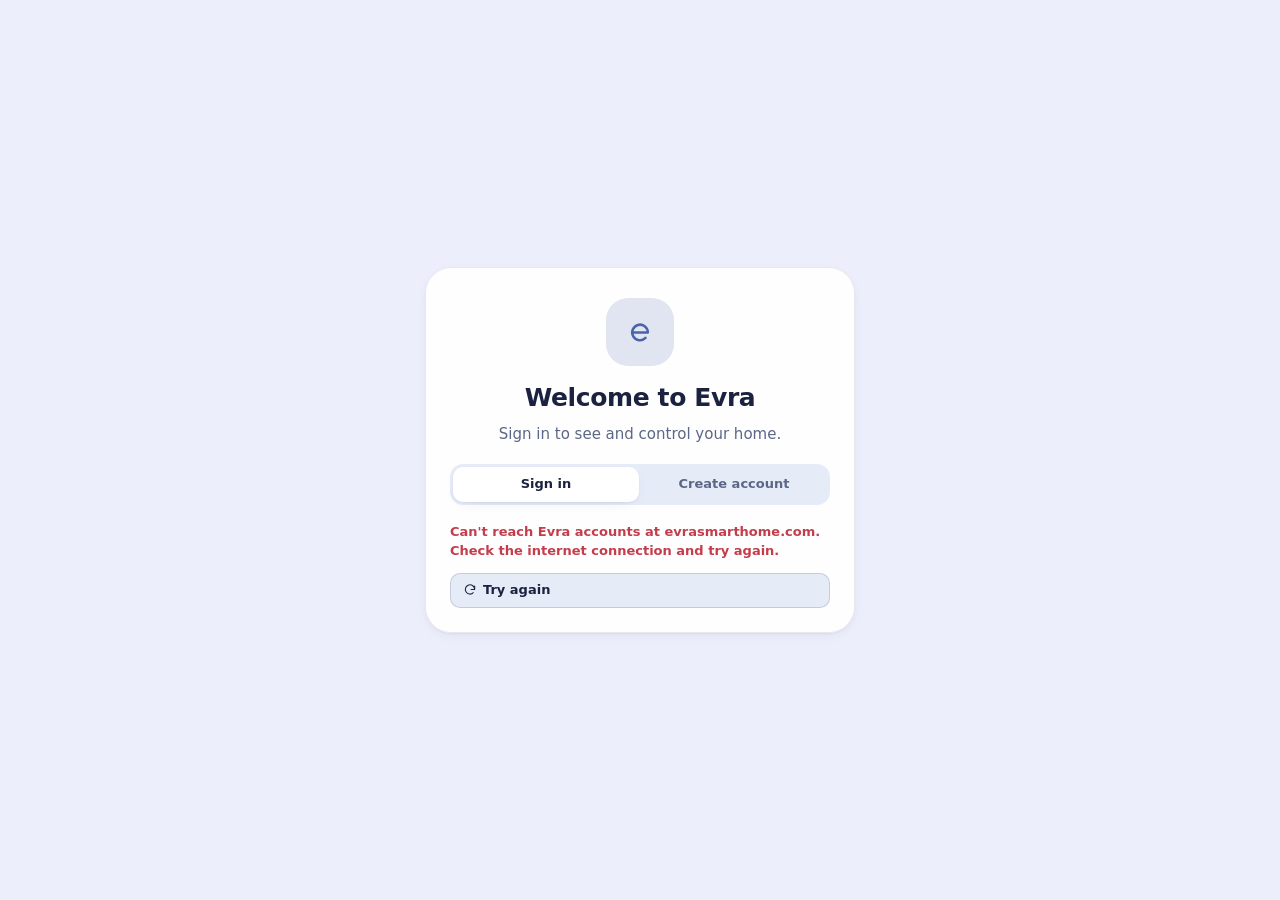
==== commit c0bf97b3: "Addonsecurity1 addonsecurity1" ====
--- a/index.html
+++ b/index.html
@@ -22,6 +22,6 @@
     <p class="boot">Loading Evra…</p>
   </div>
   <noscript>Evra needs JavaScript switched on.</noscript>
-  <script type="module" src="js/main.js"></script>
+  <script src="js/boot.js"></script>
 </body>
 </html>
--- a/css/app.css
+++ b/css/app.css
@@ -133,9 +133,11 @@
 button { cursor: pointer; }
 button:disabled { cursor: not-allowed; opacity: 0.4; }
 a { color: inherit; }
-h1, h2, h3 { margin: 0; font-weight: 650; letter-spacing: -0.015em; }
+h1, h2, h3, h4 { margin: 0; font-weight: 650; letter-spacing: -0.015em; }
 p { margin: 0; }
 .icon { flex: none; display: block; }
+/* "hidden" always wins over a component's own display. */
+[hidden] { display: none !important; }
 .muted { color: var(--muted); }
 .small { font-size: 13px; }
 .pad { padding: 28px 4px; }
@@ -165,6 +167,8 @@
   background: var(--card); border: 1px solid var(--line); color: var(--muted);
 }
 .theme-btn:hover { color: var(--text); }
+.custom-btn { color: var(--accent); background: color-mix(in srgb, var(--accent) 14%, var(--card)); border-color: color-mix(in srgb, var(--accent) 30%, transparent); }
+.custom-btn[aria-expanded="true"] { background: var(--accent-fill); color: var(--accent-fill-ink); }
 
 /* Developer mode off: technical details are hidden. */
 :root:not(.dev) .dev-only { display: none !important; }
@@ -190,7 +194,8 @@
 
 .nav {
   position: fixed; left: 0; right: 0; bottom: 0; z-index: 30;
-  display: grid; grid-template-columns: repeat(5, 1fr);
+  /* One column per visible tab, however many there are. */
+  display: grid; grid-auto-flow: column; grid-auto-columns: minmax(0, 1fr);
   height: calc(var(--nav-h) + env(safe-area-inset-bottom));
   padding: 6px 6px env(safe-area-inset-bottom);
   background: color-mix(in srgb, var(--card) 92%, transparent);
@@ -217,6 +222,7 @@
 @media (min-width: 900px) {
   .nav {
     top: 0; right: auto; width: 96px; height: auto;
+    grid-auto-flow: row; grid-auto-columns: auto;
     grid-template-columns: 1fr; grid-auto-rows: 72px; align-content: start;
     padding: 18px 0 0; border-top: 0; border-right: 1px solid var(--line);
   }
@@ -243,7 +249,7 @@
   border: 1px solid var(--line);
   border-radius: var(--radius);
   box-shadow: var(--shadow);
-  padding: 18px;
+  padding: var(--card-pad, 18px);
   display: flex; flex-direction: column; gap: 16px;
   min-width: 0;
 }
@@ -626,6 +632,89 @@
 .auto-desc { color: var(--muted); font-size: 14px; }
 .auto-desc:empty { display: none; }
 .auto-actions { display: flex; gap: 8px; flex-wrap: wrap; }
+.auto-mine, .ideas { display: flex; flex-direction: column; gap: var(--gap); }
+.auto-mine[hidden], .ideas[hidden] { display: none; }
+.tab-count { margin-left: 6px; font-size: 11px; padding: 1px 7px; border-radius: 999px; background: color-mix(in srgb, var(--accent) 22%, transparent); color: var(--text); }
+.input.short { width: 80px; flex: 0 0 80px; }
+.segmented button { white-space: nowrap; }
+.narrow-text { display: none; }
+@media (max-width: 480px) {
+  .wide-text { display: none; }
+  .narrow-text { display: inline; }
+}
+.idea-hint { margin: 0; }
+
+/* ---- automation ideas: ready ones in full colour, the rest faded ---- */
+.idea-group { display: flex; flex-direction: column; gap: 10px; }
+.idea-group > .muted.small { margin: -4px 4px 0; }
+.idea-grid { display: grid; gap: 12px; grid-template-columns: repeat(auto-fill, minmax(min(100%, 320px), 1fr)); }
+.idea {
+  --tone: var(--accent);
+  background: var(--card); border: 1px solid var(--line); box-shadow: var(--shadow);
+  border-radius: var(--radius); padding: 16px 18px;
+  display: flex; flex-direction: column; gap: 10px; align-items: flex-start;
+}
+.idea-top { display: flex; align-items: flex-start; gap: 12px; align-self: stretch; }
+.idea-icon {
+  width: 40px; height: 40px; border-radius: 13px; flex: none; display: grid; place-items: center;
+  color: color-mix(in srgb, var(--tone) var(--ink-mix), var(--text));
+  background: color-mix(in srgb, var(--tone) var(--bubble), var(--card));
+}
+.idea-titles { flex: 1; min-width: 0; }
+.idea-titles h4 { font-size: 15px; line-height: 1.3; }
+.idea-cat { font-size: 12px; color: var(--muted); }
+.idea-text { color: var(--muted); font-size: 14px; }
+.idea-chips { display: flex; flex-wrap: wrap; gap: 6px; }
+.idea-chip {
+  display: inline-flex; align-items: center; gap: 5px;
+  padding: 4px 9px; border-radius: 999px; font-size: 12px; font-weight: 650;
+  background: var(--card-2); color: var(--text); text-decoration: none; white-space: nowrap;
+}
+.idea-chip .icon { color: color-mix(in srgb, var(--tone) var(--ink-mix), var(--text)); }
+/* A product the idea still needs: dashed, colourless, links to the catalogue. */
+.idea-chip.missing { background: transparent; border: 1px dashed var(--line-strong); color: var(--muted); }
+.idea-chip.missing .icon { color: var(--muted); }
+.idea-chip.missing:hover { color: var(--text); border-color: var(--muted); }
+.idea-chip .chip-note { font-weight: 550; font-size: 11px; }
+.btn.small { padding: 7px 12px; font-size: 13px; border-radius: 10px; }
+.idea-lock { color: var(--muted); padding: 4px; }
+.idea.unavailable { background: transparent; box-shadow: none; border-style: dashed; border-color: var(--line-strong); }
+.idea.unavailable .idea-icon { color: var(--muted); background: var(--card-2); filter: grayscale(1); }
+.idea.unavailable .idea-titles h4 { color: var(--muted); }
+.idea.unavailable .idea-chip:not(.missing) { background: color-mix(in srgb, var(--card-2) 60%, transparent); color: var(--muted); }
+.idea.unavailable .idea-chip:not(.missing) .icon { color: var(--muted); }
+
+/* ---- scenes ---- */
+.scene-grid { display: grid; gap: 12px; grid-template-columns: repeat(auto-fill, minmax(min(100%, 330px), 1fr)); align-items: start; }
+.scene {
+  --tone: var(--accent);
+  background: var(--card); border: 1px solid var(--line); box-shadow: var(--shadow);
+  border-radius: var(--radius); padding: 16px 18px;
+  display: flex; flex-direction: column; gap: 12px;
+  transition: opacity 0.2s;
+}
+.scene.busy { opacity: 0.7; }
+.scene-top { display: flex; align-items: center; gap: 12px; }
+.scene-icon {
+  width: 48px; height: 48px; border-radius: 15px; flex: none; display: grid; place-items: center;
+  color: color-mix(in srgb, var(--tone) var(--ink-mix), var(--text));
+  background: color-mix(in srgb, var(--tone) var(--bubble), var(--card));
+}
+.scene-titles { flex: 1; min-width: 0; display: flex; flex-direction: column; gap: 2px; }
+.scene-titles h3 { font-size: 17px; }
+.scene-last { font-size: 12px; font-weight: 650; color: color-mix(in srgb, var(--tone) var(--ink-mix), var(--text)); }
+.scene-start { flex: none; }
+.scene-start:disabled { opacity: 0.45; cursor: default; }
+.scene-text { color: var(--muted); font-size: 14px; margin-top: -4px; }
+.scene-rooms { display: flex; flex-wrap: wrap; gap: 6px; }
+.room-chip.small { padding: 6px 12px; font-size: 13px; }
+.scene-steps summary { cursor: pointer; font-size: 13px; font-weight: 650; color: var(--text); list-style-position: outside; }
+.scene-steps ul { list-style: none; margin: 8px 0 0; padding: 0; display: flex; flex-direction: column; gap: 6px; }
+.scene-steps li { display: flex; align-items: center; gap: 8px; font-size: 13px; color: var(--muted); }
+.scene-steps li .icon { color: color-mix(in srgb, var(--tone) var(--ink-mix), var(--text)); flex: none; }
+.scene-steps li span { flex: 1; min-width: 0; }
+.scene-steps li strong { color: var(--text); font-weight: 650; }
+.scene-empty { margin: 0; }
 
 .btn {
   display: inline-flex; align-items: center; gap: 6px;
@@ -692,6 +781,13 @@
    Navigation extras
    ========================================================================= */
 .nav-item.wide-only { display: none; }
+.nav-item[hidden] { display: none !important; }
+/* Six tabs on a phone: slightly smaller labels so "Automations" fits. */
+@media (max-width: 899px) {
+  .nav-item { font-size: 10px; letter-spacing: -0.01em; min-width: 0; }
+  .nav-label { max-width: 100%; white-space: nowrap; overflow: hidden; text-overflow: ellipsis; }
+  .nav-icon { width: 48px; }
+}
 @media (min-width: 900px) { .nav-item.wide-only { display: flex; } }
 .nav-devil.active .nav-icon { background: color-mix(in srgb, var(--danger) 18%, transparent); color: var(--danger); }
 
@@ -852,6 +948,22 @@
 .check-field { display: flex; align-items: center; gap: 10px; font-size: 14px; cursor: pointer; }
 .check-field input { width: 18px; height: 18px; accent-color: var(--accent); }
 
+/* Home Assistant setup forms (Add device): its texts, found devices, folded sections. */
+.flow-title { margin: 0; font-size: 16px; }
+.flow-desc { color: var(--muted); font-size: 14px; }
+.flow-desc p { margin: 0 0 6px; }
+.flow-desc a { color: var(--accent); }
+.flow-desc code { font-size: 13px; padding: 1px 5px; border-radius: 6px; background: var(--card-2); }
+.field small.muted { font-size: 12px; }
+.found-list { display: flex; flex-direction: column; gap: 8px; }
+.found-row { display: flex; align-items: center; gap: 10px; padding: 10px 12px; border-radius: var(--radius-sm); background: var(--card-2); border: 1px solid var(--line); }
+.found-row .icon { color: var(--accent); flex: none; }
+.found-name { flex: 1; min-width: 0; font-weight: 650; overflow: hidden; text-overflow: ellipsis; white-space: nowrap; }
+.flow-section { border: 1px solid var(--line); border-radius: var(--radius-sm); padding: 10px 12px; }
+.flow-section > summary { cursor: pointer; font-weight: 650; font-size: 14px; }
+.flow-section[open] { display: flex; flex-direction: column; gap: 12px; }
+.flow-section[open] > summary { margin-bottom: 2px; }
+
 /* =========================================================================
    Automation editor
    ========================================================================= */
@@ -886,15 +998,116 @@
 @media (min-width: 900px) { .editor-bar { bottom: 16px; } }
 
 /* =========================================================================
-   Assistant placeholder and settings shortcuts
-   ========================================================================= */
-.chat-empty { min-height: 55vh; display: flex; flex-direction: column; align-items: center; justify-content: center; gap: 10px; text-align: center; }
-.chat-devil {
-  width: 120px; height: 120px; border-radius: 38px; display: grid; place-items: center;
+   Assistant chat and settings shortcuts
+   ========================================================================= */
+/* Read by screen readers, not shown. */
+.sr-only { position: absolute; width: 1px; height: 1px; padding: 0; margin: -1px; overflow: hidden; clip: rect(0 0 0 0); white-space: nowrap; border: 0; }
+
+.chat { display: flex; flex-direction: column; gap: 12px; max-width: 760px; width: 100%; margin: 0 auto; }
+.chat-head { display: flex; flex-wrap: wrap; align-items: center; gap: 12px; }
+.chat-avatar {
+  width: 48px; height: 48px; border-radius: 16px; flex: none; display: grid; place-items: center;
   color: var(--danger); background: color-mix(in srgb, var(--danger) 14%, var(--card));
-  box-shadow: 0 20px 50px -24px color-mix(in srgb, var(--danger) 80%, transparent);
-}
-.chat-empty h2 { font-size: 22px; margin-top: 8px; }
+}
+.chat-titles { flex: 1 1 180px; min-width: 0; }
+/* On a phone the buttons move to their own row instead of squeezing the title. */
+.chat-head-actions { display: flex; flex-wrap: wrap; justify-content: flex-end; gap: 6px; margin-left: auto; }
+.voice-btn[aria-pressed="true"] { color: var(--accent); border-color: color-mix(in srgb, var(--accent) 45%, transparent); }
+.msg-tools { display: flex; margin-top: 6px; }
+.msg-listen { padding: 4px 10px; min-height: 30px; font-size: 13px; }
+.msg-listen[aria-pressed="true"] { color: var(--accent); }
+.chat-titles h2 { font-size: 18px; }
+.chat-status { display: flex; align-items: center; gap: 7px; font-size: 13px; color: var(--muted); }
+.chat-log { display: flex; flex-direction: column; gap: 10px; padding: 4px 0; }
+.chat-log:focus-visible { outline: 2px solid var(--accent); outline-offset: 4px; border-radius: 12px; }
+.msg {
+  max-width: min(88%, 620px); padding: 10px 14px; border-radius: 18px;
+  display: flex; flex-direction: column; gap: 8px; align-items: flex-start;
+  scroll-margin-bottom: calc(var(--nav-h) + env(safe-area-inset-bottom) + 130px);
+}
+.msg-body { display: flex; flex-direction: column; gap: 6px; font-size: 15px; line-height: 1.5; overflow-wrap: anywhere; }
+.msg-body ul, .msg-body ol { margin: 0; padding-left: 20px; display: flex; flex-direction: column; gap: 2px; }
+.msg.user { align-self: flex-end; background: var(--accent-fill); color: var(--accent-fill-ink); border-bottom-right-radius: 6px; }
+.msg.assistant { align-self: flex-start; background: var(--card); border: 1px solid var(--line); border-bottom-left-radius: 6px; }
+.msg.error { border-color: color-mix(in srgb, var(--danger) 45%, transparent); background: color-mix(in srgb, var(--danger) 8%, var(--card)); }
+.msg.thinking { padding: 14px 16px; }
+.dots { display: inline-flex; gap: 5px; }
+.dots i { width: 7px; height: 7px; border-radius: 50%; background: var(--muted); animation: dot 1.2s infinite ease-in-out; }
+.dots i:nth-child(2) { animation-delay: 0.15s; }
+.dots i:nth-child(3) { animation-delay: 0.3s; }
+@keyframes dot { 0%, 80%, 100% { opacity: 0.3; transform: translateY(0); } 40% { opacity: 1; transform: translateY(-3px); } }
+@media (prefers-reduced-motion: reduce) { .dots i { animation: none; opacity: 0.7; } }
+/* ---- Evra account and members ---- */
+.account-panel { display: flex; flex-direction: column; gap: 12px; }
+.account-who, .member-top { display: flex; align-items: center; gap: 12px; }
+.account-avatar {
+  width: 40px; height: 40px; border-radius: 50%; flex: none; display: grid; place-items: center;
+  font-weight: 700; color: var(--accent-fill-ink); background: var(--accent-fill);
+}
+.account-text, .member-text { display: flex; flex-direction: column; gap: 2px; min-width: 0; flex: 1; }
+.member-text strong { display: flex; align-items: center; gap: 8px; flex-wrap: wrap; }
+.account-pills { display: flex; flex-wrap: wrap; gap: 6px; }
+.account-pills .pill, .member-text .pill { display: inline-flex; align-items: center; gap: 5px; }
+.pill.ok-pill { color: var(--ok); background: color-mix(in srgb, var(--ok) 14%, transparent); }
+.account-form { max-width: 420px; }
+.account-form .error-line:empty, .member-add .error-line:empty { display: none; }
+.member-list { display: grid; gap: 12px; grid-template-columns: repeat(auto-fill, minmax(min(100%, 360px), 1fr)); }
+.member {
+  background: var(--card); border: 1px solid var(--line); box-shadow: var(--shadow);
+  border-radius: var(--radius); padding: 14px 16px; display: flex; flex-direction: column; gap: 12px;
+}
+.member.off { border-style: dashed; box-shadow: none; }
+.member-top .select { width: auto; flex: none; }
+.member-switches { display: flex; flex-direction: column; gap: 8px; }
+.member-switch { display: flex; align-items: center; gap: 10px; font-size: 14px; }
+.member-reset[hidden] { display: none; }
+.member-add-grid { display: grid; gap: 12px; grid-template-columns: repeat(auto-fill, minmax(min(100%, 200px), 1fr)); }
+.chat-locked .card { display: flex; flex-direction: column; gap: 10px; }
+
+/* A change the assistant prepared: nothing happens until Approve. */
+.proposals { display: flex; flex-direction: column; gap: 8px; align-self: stretch; }
+.proposal {
+  display: flex; flex-direction: column; gap: 8px; padding: 12px 14px; border-radius: 14px;
+  background: var(--card-2); border: 1px solid var(--line-strong);
+}
+.proposal.danger { border-color: color-mix(in srgb, var(--danger) 50%, transparent); }
+.proposal-head { display: flex; align-items: flex-start; gap: 8px; font-size: 14px; }
+.proposal-icon {
+  width: 26px; height: 26px; border-radius: 8px; flex: none; display: grid; place-items: center;
+  color: color-mix(in srgb, var(--accent) var(--ink-mix), var(--text)); background: color-mix(in srgb, var(--accent) var(--bubble), var(--card));
+}
+.proposal.danger .proposal-icon { color: var(--danger); background: color-mix(in srgb, var(--danger) 16%, var(--card)); }
+.proposal-details { margin: 0; padding-left: 20px; font-size: 13px; color: var(--muted); display: flex; flex-direction: column; gap: 2px; }
+.proposal-actions { display: flex; flex-wrap: wrap; gap: 8px; }
+.proposal-actions:empty { display: none; }
+.proposal-result { display: flex; align-items: center; gap: 6px; font-size: 13px; font-weight: 650; color: var(--muted); margin: 0; }
+.proposal-result:empty { display: none; }
+.proposal-result:focus { outline: none; }
+.proposal[data-status="done"] .proposal-result, .proposal[data-status="review"] .proposal-result { color: var(--ok); }
+.proposal[data-status="failed"] .proposal-result { color: var(--danger); }
+/* Finished cards step back with a plainer background, not opacity, so their text stays readable. */
+.proposal[data-status="done"], .proposal[data-status="cancelled"], .proposal[data-status="review"], .proposal[data-status="failed"] { background: transparent; border-style: dashed; }
+.chat-suggest { display: flex; flex-wrap: wrap; gap: 8px; }
+.chat-suggest[hidden] { display: none; }
+.chat-suggest .room-chip { white-space: normal; text-align: left; }
+/* The message box stays above the bottom navigation while the conversation scrolls. */
+.chat-dock {
+  position: sticky; bottom: calc(var(--nav-h) + env(safe-area-inset-bottom) + 8px); z-index: 5;
+  display: flex; flex-direction: column; gap: 6px; padding: 10px 0 0;
+  background: linear-gradient(to bottom, transparent, var(--bg) 14px);
+}
+@media (min-width: 900px) { .chat-dock { bottom: 12px; } }
+.chat-form { display: flex; align-items: flex-end; gap: 8px; padding: 6px; border-radius: 18px; background: var(--card); border: 1px solid var(--line-strong); box-shadow: var(--shadow); }
+.chat-form:focus-within { border-color: var(--accent); }
+.chat-input {
+  flex: 1; min-width: 0; resize: none; border: 0; background: transparent; color: var(--text);
+  font: inherit; font-size: 16px; line-height: 1.4; padding: 9px 10px; max-height: 160px;
+}
+.chat-input:focus { outline: none; }
+.chat-input::placeholder { color: var(--muted); }
+.chat-send { width: 44px; height: 44px; padding: 0; justify-content: center; border-radius: 14px; flex: none; }
+.chat-send:disabled { opacity: 0.5; }
+.chat-note { text-align: center; margin: 0 8px; }
 .shortcut-row { display: grid; gap: 10px; grid-template-columns: repeat(auto-fill, minmax(min(100%, 220px), 1fr)); }
 .shortcut {
   display: flex; align-items: center; gap: 12px; padding: 14px 16px;
@@ -905,8 +1118,772 @@
 .shortcut span { flex: 1; }
 .shortcut > .icon:last-child { color: var(--muted); }
 
+/* =========================================================================
+   App feel: a contained layout, a header that settles as you scroll, and
+   motion that answers every tap (turned off by prefers-reduced-motion below).
+   ========================================================================= */
+:root { --ease-out: cubic-bezier(0.2, 0.8, 0.2, 1); --spring: cubic-bezier(0.3, 1.5, 0.5, 1); }
+html { overscroll-behavior-y: none; }
+body { overscroll-behavior-y: none; }
+button, a, .nav-item, .room-chip { touch-action: manipulation; }
+.nav, .btn, .theme-btn, .quick-btn, .room-chip, .segmented, .status-pill, .top-title { -webkit-user-select: none; user-select: none; }
+* { scrollbar-width: thin; scrollbar-color: var(--line-strong) transparent; }
+
+/* The header settles into an app bar once the page moves. */
+.top { transition: padding 0.25s var(--ease-out), box-shadow 0.25s, background 0.25s; }
+.top-title { transition: font-size 0.25s var(--ease-out); }
+.scrolled .top { padding-top: calc(env(safe-area-inset-top) + 10px); padding-bottom: 10px; box-shadow: 0 1px 0 var(--line), 0 10px 28px -20px rgb(0 0 0 / 0.55); }
+.scrolled .top-title { font-size: 19px; }
+
+/* Wide screens: content in one centred column, with the header lined up on it. */
+@media (min-width: 900px) {
+  .view > * { margin-inline: auto; }
+  .top {
+    padding-left: calc(124px + max(0px, (100% - 152px - 1180px) / 2));
+    padding-right: calc(28px + max(0px, (100% - 152px - 1180px) / 2));
+  }
+  .scrolled .top { padding-top: 12px; padding-bottom: 10px; }
+}
+
+/* Changing tab: the new screen slides in from the side of the tab you went to,
+   its parts arriving one after another. */
+.view.view-enter > * { animation: view-in 0.42s var(--ease-out) backwards; }
+.view.view-enter > :nth-child(2) { animation-delay: 0.04s; }
+.view.view-enter > :nth-child(3) { animation-delay: 0.08s; }
+.view.view-enter > :nth-child(4) { animation-delay: 0.12s; }
+.view.view-enter > :nth-child(5) { animation-delay: 0.16s; }
+.view.view-enter > :nth-child(n+6) { animation-delay: 0.2s; }
+@keyframes view-in { from { opacity: 0; transform: translate3d(var(--enter-x, 0px), 12px, 0); } }
+
+/* Buttons press in and spring back; on a mouse they lift a little. */
+:is(.btn, .theme-btn, .room-chip, .quick-btn, .status-pill, .segmented button, .chat-send) {
+  transition: transform 0.22s var(--spring), background-color 0.2s, border-color 0.2s, box-shadow 0.2s, color 0.2s;
+}
+:is(.btn, .theme-btn, .room-chip, .status-pill, .chat-send):active { transform: scale(0.95); transition-duration: 0.08s; }
+.segmented button:active { transform: scale(0.94); }
+@media (hover: hover) {
+  .btn:hover, .quick-btn:hover, .room-chip:hover { transform: translateY(-1px); }
+  .btn.primary:hover { box-shadow: 0 8px 20px -10px var(--accent-fill); }
+  .theme-btn:hover { transform: rotate(-8deg) scale(1.06); }
+}
+.card { transition: border-color 0.2s, box-shadow 0.25s, transform 0.25s var(--ease-out); }
+
+/* Tabs: the active one pops; a press squeezes the icon. */
+.nav-item { transition: color 0.2s; }
+.nav-icon { transition: background 0.25s, color 0.25s, transform 0.25s var(--spring); }
+.nav-item:active .nav-icon { transform: scale(0.88); }
+.nav-item.active .nav-icon { animation: nav-pop 0.42s var(--spring); }
+@keyframes nav-pop { 0% { transform: scale(0.82); } 100% { transform: scale(1); } }
+@media (hover: hover) { .nav-item:not(.active):hover .nav-icon { background: color-mix(in srgb, var(--text) 8%, transparent); color: var(--text); } }
+
+/* Switches and messages come in softly. */
+.msg { animation: msg-in 0.32s var(--ease-out) backwards; }
+@keyframes msg-in { from { opacity: 0; transform: translateY(8px) scale(0.98); } }
+.proposal { animation: msg-in 0.36s var(--ease-out) 0.06s backwards; }
+
+/* ---- the welcome screen (views/auth-gate.js) ---- */
+.app.gated, #app.gated { min-height: 100dvh; display: grid; place-items: center; padding: calc(env(safe-area-inset-top) + 24px) 16px 24px; }
+.gate { width: 100%; max-width: 430px; animation: gate-in 0.55s var(--ease-out) backwards; }
+@keyframes gate-in { from { opacity: 0; transform: translateY(18px) scale(0.98); } }
+.gate-card {
+  background: color-mix(in srgb, var(--card) 92%, transparent); border: 1px solid var(--line); border-radius: 26px;
+  padding: 30px 24px 24px; box-shadow: var(--shadow); display: flex; flex-direction: column; gap: 18px;
+  backdrop-filter: blur(16px); -webkit-backdrop-filter: blur(16px);
+}
+.gate-brand { display: flex; flex-direction: column; align-items: center; gap: 8px; text-align: center; }
+.gate-logo {
+  width: 68px; height: 68px; border-radius: 22px; display: grid; place-items: center; margin-bottom: 6px;
+  color: var(--accent); background: color-mix(in srgb, var(--accent) 16%, transparent);
+  animation: logo-pop 0.7s var(--spring) 0.12s backwards;
+}
+@keyframes logo-pop { from { opacity: 0; transform: scale(0.6) rotate(-12deg); } }
+.gate-brand h1 { font-size: 25px; }
+.gate-tabs { display: flex; align-self: stretch; }
+.gate-tabs button { flex: 1; }
+.gate-body.gate-swap { animation: view-in 0.32s var(--ease-out) backwards; }
+.gate-body .account-form .btn.primary, .gate-body .btn-row .btn.primary { flex: 1; justify-content: center; }
+.gate-steps { margin: 0; padding-left: 22px; display: flex; flex-direction: column; gap: 12px; }
+.gate-steps li strong { display: block; }
+.gate-steps li span { color: var(--muted); font-size: 13px; }
+.gate-note { text-align: center; }
+.link-btn { background: none; border: 0; padding: 0; color: var(--accent); font-weight: 650; text-decoration: underline; }
+
 .booting *, .booting *::after { transition: none !important; }
 
 @media (prefers-reduced-motion: reduce) {
   *, *::after { animation: none !important; transition: none !important; }
 }
+
+/* =========================================================================
+   Customization (js/custom.js, js/views/customize.js)
+   ========================================================================= */
+/* Tiles that are on keep a plain background when "Colour tiles" is off. */
+.no-glow .device.is-on, .no-glow .light-card.is-on { background: var(--card); border-color: var(--line); box-shadow: var(--shadow); }
+
+/* Tiles per row and wide tiles, from tablets up; phones show one column. */
+@media (min-width: 700px) {
+  :root[data-cols] .grid.devices { grid-template-columns: repeat(var(--tile-cols), minmax(0, 1fr)); }
+  .grid.devices > .tile-wide { grid-column: span 2; }
+  :root[data-cols="1"] .grid.devices > .tile-wide { grid-column: auto; }
+}
+@media (min-width: 1100px) {
+  .home-top.quick-first { grid-template-columns: minmax(0, 1fr) minmax(0, 1.3fr); }
+}
+
+/* Quick action buttons with just an icon and a name. */
+.quick-compact .quick-row { grid-template-columns: repeat(auto-fit, minmax(72px, 1fr)); }
+.quick-compact .quick-btn { flex-direction: column; align-items: center; gap: 8px; padding: 12px 6px; text-align: center; }
+.quick-compact .quick-text small { display: none; }
+.quick-compact .quick-text strong { font-size: 13px; }
+
+/* ---- the panel ---------------------------------------------------------- */
+.cz-backdrop { position: fixed; inset: 0; z-index: 60; background: rgb(0 0 0 / 0.38); opacity: 0; transition: opacity 0.25s; }
+.cz-backdrop.show { opacity: 1; }
+.cz-panel {
+  position: fixed; top: 0; right: 0; bottom: 0; z-index: 61;
+  width: min(440px, 100%);
+  display: flex; flex-direction: column; gap: 12px;
+  padding: calc(env(safe-area-inset-top) + 16px) 16px 0;
+  background: var(--bg); color: var(--text);
+  border-left: 1px solid var(--line);
+  box-shadow: -24px 0 60px -30px rgb(0 0 0 / 0.55);
+  transform: translateX(102%); transition: transform 0.25s cubic-bezier(0.3, 0.7, 0.4, 1);
+}
+.cz-panel.show { transform: none; }
+.cz-head { display: flex; align-items: center; gap: 12px; }
+.cz-head h2 { flex: 1; font-size: 20px; }
+.cz-tabs { display: flex; }
+.cz-tabs button { flex: 1; display: inline-flex; align-items: center; justify-content: center; gap: 6px; }
+.cz-body {
+  flex: 1; overflow-y: auto; overscroll-behavior: contain;
+  display: flex; flex-direction: column; gap: 12px;
+  margin: 0 -16px; padding: 2px 16px calc(env(safe-area-inset-bottom) + 24px);
+}
+.cz-group {
+  display: flex; flex-direction: column; gap: 10px;
+  padding: 14px; border-radius: var(--radius-md);
+  background: var(--card); border: 1px solid var(--line);
+}
+.cz-title { font-size: 15px; }
+.cz-seg { display: flex; }
+.cz-seg button { flex: 1; display: inline-flex; align-items: center; justify-content: center; gap: 6px; padding: 8px 6px; }
+.cz-row { display: flex; align-items: center; justify-content: space-between; gap: 10px; flex-wrap: wrap; }
+.cz-sub { display: flex; flex-direction: column; gap: 2px; margin-top: 4px; }
+.cz-sub small { font-size: 12px; }
+.cz-foot { justify-content: flex-end; }
+
+.cz-palettes { display: grid; grid-template-columns: repeat(auto-fill, minmax(108px, 1fr)); gap: 10px; }
+.cz-palette {
+  display: flex; flex-direction: column; gap: 6px; padding: 5px;
+  border-radius: var(--radius-sm); border: 2px solid transparent; background: var(--card-2); text-align: left;
+}
+.cz-palette:hover { border-color: var(--line-strong); }
+.cz-palette.active { border-color: var(--accent); }
+.cz-preview { display: block; height: 54px; padding: 8px; border-radius: 10px; border: 1px solid var(--line); }
+.cz-preview-card { display: flex; align-items: center; gap: 5px; height: 100%; padding: 0 8px; border-radius: 7px; }
+.cz-preview-card i { display: block; width: 13px; height: 13px; border-radius: 50%; }
+.cz-palette-name { display: inline-flex; align-items: center; gap: 4px; padding: 0 3px 2px; font-size: 13px; font-weight: 650; }
+.cz-palette.active .cz-palette-name { color: var(--accent); }
+
+.cz-swatches { display: flex; flex-wrap: wrap; gap: 10px; }
+.cz-swatch {
+  position: relative; width: 36px; height: 36px; padding: 0; border: 0; border-radius: 50%;
+  display: grid; place-items: center; cursor: pointer;
+  background: var(--sw); color: #10162A; font-size: 13px; font-weight: 750;
+  box-shadow: inset 0 0 0 1px rgb(0 0 0 / 0.14);
+}
+.cz-swatch.active { outline: 2px solid var(--text); outline-offset: 3px; }
+.cz-swatch.any { background: conic-gradient(#F27D89, #E9BE7C, #9CCB9A, #7FCBD6, #9AAFDD, #B9A6E8, #F27D89); }
+.cz-swatch.any[style] { background: var(--sw); }
+.cz-swatch.any input { position: absolute; inset: 0; width: 100%; height: 100%; padding: 0; border: 0; opacity: 0; cursor: pointer; }
+.cz-swatch.any:focus-within { outline: 2px solid var(--accent); outline-offset: 3px; }
+
+.cz-list { list-style: none; margin: 0; padding: 0; display: flex; flex-direction: column; gap: 6px; }
+.cz-item { display: flex; align-items: center; gap: 6px; padding: 5px 5px 5px 2px; border-radius: 12px; background: var(--card-2); }
+.cz-item.off .cz-item-icon, .cz-item.off .cz-item-label { opacity: 0.5; }
+.cz-item.dragging { position: relative; z-index: 2; background: var(--card-3); box-shadow: 0 10px 24px -10px rgb(0 0 0 / 0.5); }
+.cz-item-icon { display: grid; color: var(--accent); }
+.cz-item-label { flex: 1; min-width: 0; display: flex; flex-direction: column; font-size: 14px; font-weight: 600; }
+.cz-item-label small { color: var(--muted); font-size: 11px; font-weight: 500; }
+.cz-mini {
+  width: 32px; height: 32px; padding: 0; border: 0; border-radius: 9px; flex: none;
+  display: grid; place-items: center; background: transparent; color: var(--muted);
+}
+.cz-mini:hover:not(:disabled) { background: var(--card-3); color: var(--text); }
+.cz-mini[aria-pressed="true"] { color: var(--accent); }
+.cz-mini.locked { opacity: 0.45; }
+.cz-grip, .tile-grip { display: grid; place-items: center; width: 30px; height: 34px; flex: none; color: var(--muted); cursor: grab; touch-action: none; }
+.sorting, .sorting * { cursor: grabbing !important; user-select: none; -webkit-user-select: none; }
+
+/* ---- device tiles while editing ------------------------------------------------ */
+.grid.arranging .device { position: relative; outline: 2px dashed color-mix(in srgb, var(--accent) 45%, transparent); outline-offset: -2px; }
+.grid.arranging .device.dragging { z-index: 5; outline-style: solid; box-shadow: 0 22px 44px -20px rgb(0 0 0 / 0.6); }
+.device.tile-hidden > :not(.tile-tools) { opacity: 0.35; filter: grayscale(1); }
+.tile-tools {
+  display: flex; align-items: center; gap: 2px; padding: 3px;
+  margin: -6px -6px 0; border-radius: 12px;
+  background: var(--card-2); border: 1px solid var(--line);
+}
+.tile-tools .tile-grip { width: auto; gap: 4px; padding: 0 8px 0 4px; display: inline-flex; align-items: center; font-size: 12px; font-weight: 650; }
+.tile-tool { width: 32px; height: 32px; padding: 0; border: 0; border-radius: 9px; display: grid; place-items: center; background: transparent; color: var(--muted); }
+.tile-tool:hover { background: var(--card-2); color: var(--text); }
+.tile-tool[aria-pressed="true"] { color: var(--accent); }
+
+/* ---- editing the layout on the screen (js/edit.js) --------------------------- */
+.edit-btn { width: auto; min-width: 34px; padding: 0 9px; gap: 6px; display: inline-flex; align-items: center; border-radius: 999px; font-size: 13px; font-weight: 700; }
+.edit-btn[aria-pressed="true"] { background: var(--accent-fill); color: var(--accent-fill-ink); border-color: transparent; }
+.edit-bar {
+  position: fixed; z-index: 35; left: 12px; right: 12px;
+  bottom: calc(var(--nav-h) + env(safe-area-inset-bottom) + 10px);
+  display: flex; align-items: center; gap: 10px 12px; flex-wrap: wrap;
+  padding: 12px 14px; border-radius: var(--radius-md);
+  background: color-mix(in srgb, var(--card) 96%, transparent);
+  border: 1px solid color-mix(in srgb, var(--accent) 45%, transparent);
+  box-shadow: 0 16px 40px -18px rgb(0 0 0 / 0.55);
+  backdrop-filter: blur(10px); -webkit-backdrop-filter: blur(10px);
+}
+@media (min-width: 900px) { .edit-bar { left: 124px; right: 28px; bottom: 16px; max-width: 1180px; } }
+.edit-bar-text { flex: 1 1 220px; min-width: 0; display: flex; flex-direction: column; }
+.edit-bar-text small { color: var(--muted); font-size: 12px; }
+.editing .view { padding-bottom: calc(var(--nav-h) + env(safe-area-inset-bottom) + 200px); }
+
+/* Anything that can move gets a dashed outline; small things wobble a little
+   and are dragged by themselves, big things by their handle. */
+.edit-item { position: relative; }
+.editing .edit-item { outline: 2px dashed color-mix(in srgb, var(--accent) 55%, transparent); outline-offset: 2px; }
+.edit-whole { cursor: grab; touch-action: none; user-select: none; -webkit-user-select: none; -webkit-user-drag: none; animation: edit-wobble 1.6s ease-in-out infinite; }
+.edit-whole:nth-child(even) { animation-delay: -0.8s; }
+.edit-item.dragging { animation: none; z-index: 6; outline-style: solid; box-shadow: 0 16px 36px -14px rgb(0 0 0 / 0.55); }
+@keyframes edit-wobble { 0%, 100% { rotate: -0.6deg; } 50% { rotate: 0.6deg; } }
+.edit-hidden { opacity: 0.42; }
+.edit-hidden:hover, .edit-hidden:focus-within { opacity: 0.75; }
+
+.edit-tools {
+  position: absolute; top: 6px; right: 6px; z-index: 4;
+  display: inline-flex; align-items: center; gap: 2px; padding: 2px;
+  border-radius: 999px; background: var(--card); border: 1px solid var(--line-strong); box-shadow: var(--shadow);
+  font-size: 12px; line-height: 1; rotate: 0deg;
+}
+.edit-tools.mini { top: -11px; right: -9px; padding: 0; }
+.edit-grip { display: inline-flex; align-items: center; gap: 4px; padding: 5px 8px 5px 6px; color: var(--muted); font-weight: 650; cursor: grab; touch-action: none; }
+.edit-eye { width: 26px; height: 26px; padding: 0; border: 0; border-radius: 50%; display: grid; place-items: center; background: transparent; color: var(--accent); cursor: pointer; }
+.edit-tools.mini .edit-eye { width: 22px; height: 22px; }
+.edit-hidden .edit-eye { color: var(--muted); }
+
+/* Room for the handles. */
+.editing .home-block { padding: 40px 8px 10px; border-radius: var(--radius); background: color-mix(in srgb, var(--accent) 5%, transparent); }
+.editing .home-block > .edit-tools { top: 8px; right: 8px; }
+.editing .room-chips { padding-top: 13px; padding-right: 12px; }
+.editing .hero-chips, .editing .hero-stats { padding-top: 4px; }
+.editing .scene.edit-item { padding-top: 46px; }
+.editing .nav-item.edit-item { outline-offset: -2px; border-radius: 14px; }
+.editing .top-left, .editing .top-right { padding-top: 8px; }
+.hero-badge-box { display: inline-flex; }
+
+/* ---- layout options ------------------------------------------------------------ */
+/* Compact and small tiles: just the name, state and switch. */
+.tiles-compact .grid.devices .device > :not(.device-head):not(.tile-tools),
+.grid.devices .device.tile-small > :not(.device-head):not(.tile-tools) { display: none; }
+.tiles-compact .grid.devices { grid-template-columns: repeat(auto-fill, minmax(min(100%, 250px), 1fr)); }
+.nav-icons-only .nav-label { display: none; }
+.phone-all-tabs .nav-item.wide-only { display: flex; }
+@media (min-width: 900px) { .page-full .view > * { max-width: none; } }
+.no-section-titles .section-title, .no-section-titles .room-section > .section-row { display: none; }
+.cz-chips { display: flex; flex-wrap: wrap; gap: 8px; }
+
+/* A moving theme's preview turns slowly. */
+.cz-preview { position: relative; overflow: hidden; }
+.cz-preview-card { position: relative; z-index: 1; }
+.cz-preview-glow { position: absolute; inset: -60%; background: conic-gradient(from 0deg, var(--m1), var(--m2), var(--m3), var(--m1)); filter: blur(14px); opacity: 0.55; animation: spin 9s linear infinite; }
+
+/* =========================================================================
+   Moving backgrounds (js/sky.js). <html data-sky> picks the kind; "night" is
+   the Evra website's night background. --m1..--m3 are the theme's colours,
+   --sky-op the strength, --sky-slow stretches every animation.
+   ========================================================================= */
+.sky { display: none; position: fixed; inset: 0; z-index: -1; overflow: hidden; pointer-events: none; }
+:root[data-sky] { background: var(--bg); }
+:root[data-sky] body { background: transparent; }
+:root[data-sky] .sky { display: block; }
+:root[data-sky-motion="calm"] { --sky-slow: 1.8; }
+:root[data-sky-motion="still"] .sky * { animation-play-state: paused !important; }
+.sky > * { display: none; position: absolute; }
+/* data-sky lists the effects in use; each shows its own layer. */
+:root[data-sky~="glow"] .sky-glow,
+:root[data-sky~="aurora"] .sky-aurora,
+:root[data-sky~="stars"] .sky-stars,
+:root[data-sky~="lines"] .sky-lines,
+:root[data-sky~="orbs"] .sky-orbs,
+:root[data-sky~="waves"] .sky-waves,
+:root[data-sky~="draw"] .sky-draw,
+:root[data-sky~="beams"] .sky-beams,
+:root[data-sky~="snow"] .sky-snow,
+:root[data-sky~="embers"] .sky-embers,
+:root[data-sky~="fireflies"] .sky-fireflies,
+:root[data-sky~="flow"] .sky-flow,
+:root[data-sky~="mountains"] .sky-mountains { display: block; }
+
+.sky-glow { inset: 0; background: radial-gradient(120% 70% at 50% -10%, color-mix(in srgb, var(--m2) 22%, transparent) 0%, transparent 60%); opacity: var(--sky-op); }
+
+/* Northern lights */
+.sky-aurora { inset: -10% -20% auto; height: 75vh; opacity: var(--sky-op); }
+.sky-aurora span {
+  position: absolute; top: 0; height: 100%; border-radius: 50%; filter: blur(48px); mix-blend-mode: screen; opacity: 0.5; transform-origin: 50% 0;
+  -webkit-mask-image: linear-gradient(180deg, transparent, #000 25%, #000 55%, transparent); mask-image: linear-gradient(180deg, transparent, #000 25%, #000 55%, transparent);
+}
+.sky-aurora span:nth-child(1) { left: 0%; width: 55%; background: linear-gradient(100deg, transparent 10%, var(--m1) 35%, var(--m3) 60%, transparent 90%); animation: sky-aurora-a calc(22s * var(--sky-slow, 1)) ease-in-out infinite alternate; }
+.sky-aurora span:nth-child(2) { left: 30%; width: 50%; background: linear-gradient(80deg, transparent 10%, var(--m2) 40%, color-mix(in srgb, var(--m2) 50%, #2d6bff) 65%, transparent 90%); opacity: 0.42; animation: sky-aurora-b calc(27s * var(--sky-slow, 1)) ease-in-out infinite alternate; }
+.sky-aurora span:nth-child(3) { left: 58%; width: 48%; background: linear-gradient(95deg, transparent 10%, var(--m3) 40%, var(--m1) 60%, transparent 90%); opacity: 0.37; animation: sky-aurora-c calc(31s * var(--sky-slow, 1)) ease-in-out infinite alternate; }
+:root[data-sky-tone="light"] .sky-aurora span { mix-blend-mode: normal; opacity: 0.22; }
+@keyframes sky-aurora-a { 0% { transform: translateX(-6%) skewX(-12deg) scaleY(0.9); } 50% { transform: translateX(4%) skewX(8deg) scaleY(1.1); } 100% { transform: translateX(10%) skewX(-4deg) scaleY(0.95); } }
+@keyframes sky-aurora-b { 0% { transform: translateX(6%) skewX(10deg) scaleY(1); } 50% { transform: translateX(-8%) skewX(-10deg) scaleY(1.2); } 100% { transform: translateX(2%) skewX(6deg) scaleY(0.9); } }
+@keyframes sky-aurora-c { 0% { transform: translateX(-4%) skewX(-8deg) scaleY(1.05); } 100% { transform: translateX(-14%) skewX(12deg) scaleY(0.85); } }
+
+/* Stars */
+.sky-stars {
+  inset: 0; opacity: calc(0.55 * var(--sky-op));
+  background-image: radial-gradient(1.2px 1.2px at 12% 18%, var(--star), transparent), radial-gradient(1px 1px at 28% 62%, var(--star), transparent), radial-gradient(1.4px 1.4px at 47% 32%, var(--star), transparent), radial-gradient(1px 1px at 63% 78%, var(--star), transparent), radial-gradient(1.2px 1.2px at 78% 22%, var(--star), transparent), radial-gradient(1px 1px at 88% 58%, var(--star), transparent), radial-gradient(1px 1px at 36% 88%, var(--star), transparent), radial-gradient(1.3px 1.3px at 6% 74%, var(--star), transparent);
+  background-size: 900px 700px;
+  animation: sky-twinkle calc(6s * var(--sky-slow, 1)) ease-in-out infinite alternate;
+}
+@keyframes sky-twinkle { to { opacity: calc(0.25 * var(--sky-op)); } }
+
+/* Lines of light that run across and fade out */
+.sky-lines { inset: 0; width: 100%; height: 100%; opacity: var(--sky-op); }
+.sky-lines path {
+  fill: none; stroke: #f5b544; color: #f5b544; stroke-width: 1.8; stroke-linecap: round;
+  stroke-dasharray: 180 2600; stroke-dashoffset: 2780; opacity: 0; filter: drop-shadow(0 0 6px currentColor);
+  animation: sky-comet calc(9s * var(--sky-slow, 1)) cubic-bezier(0.45, 0, 0.55, 1) infinite;
+}
+.sky-lines path:nth-child(even) { stroke: #6f98ff; color: #6f98ff; }
+.sky-lines path:nth-child(3n) { stroke: #2fe0c0; color: #2fe0c0; }
+.sky-lines path:nth-child(2) { animation-duration: calc(11s * var(--sky-slow, 1)); animation-delay: -2s; }
+.sky-lines path:nth-child(3) { animation-duration: calc(10s * var(--sky-slow, 1)); animation-delay: -5s; }
+.sky-lines path:nth-child(4) { animation-duration: calc(12s * var(--sky-slow, 1)); animation-delay: -7s; }
+.sky-lines path:nth-child(5) { animation-duration: calc(9.5s * var(--sky-slow, 1)); animation-delay: -3.5s; }
+.sky-lines path:nth-child(6) { animation-duration: calc(13s * var(--sky-slow, 1)); animation-delay: -9s; }
+.sky-lines path:nth-child(7) { animation-duration: calc(10.5s * var(--sky-slow, 1)); animation-delay: -1s; }
+.sky-lines path:nth-child(8) { animation-duration: calc(12.5s * var(--sky-slow, 1)); animation-delay: -6s; }
+@keyframes sky-comet { 0% { stroke-dashoffset: 2780; opacity: 0; } 10% { opacity: 0.85; } 65% { opacity: 0.5; } 100% { stroke-dashoffset: 0; opacity: 0; } }
+
+/* Glow: soft lights drifting */
+.sky-orbs { inset: 0; opacity: var(--sky-op); }
+:root[data-sky-tone="light"] .sky-orbs { opacity: calc(0.6 * var(--sky-op)); }
+.sky-orbs span { position: absolute; border-radius: 50%; filter: blur(70px); opacity: 0.55; animation: sky-float calc(18s * var(--sky-slow, 1)) ease-in-out infinite alternate; }
+.sky-orbs span:nth-child(1) { width: 46vmax; height: 46vmax; right: -12vmax; top: -14vmax; background: var(--m1); }
+.sky-orbs span:nth-child(2) { width: 38vmax; height: 38vmax; left: -14vmax; bottom: -16vmax; background: var(--m2); opacity: 0.4; animation-duration: calc(23s * var(--sky-slow, 1)); animation-delay: -7s; }
+.sky-orbs span:nth-child(3) { width: 28vmax; height: 28vmax; left: 35vw; top: 30vh; background: var(--m3); opacity: 0.28; animation-duration: calc(27s * var(--sky-slow, 1)); animation-delay: -12s; }
+@keyframes sky-float { 33% { transform: translate(-6vw, 5vh) scale(1.08); } 66% { transform: translate(4vw, -3vh) scale(0.94); } 100% { transform: translate(-3vw, 7vh) scale(1.12); } }
+
+/* Waves rolling along the bottom */
+.sky-waves { left: 0; right: 0; bottom: 0; height: 42vh; opacity: var(--sky-op); }
+.sky-waves .wave { position: absolute; left: 0; bottom: 0; width: 200%; height: 100%; animation: sky-wave calc(40s * var(--sky-slow, 1)) linear infinite; }
+.sky-waves .w1 path { fill: color-mix(in srgb, var(--m1) 26%, transparent); }
+.sky-waves .w2 { height: 85%; animation-duration: calc(28s * var(--sky-slow, 1)); animation-direction: reverse; }
+.sky-waves .w2 path { fill: color-mix(in srgb, var(--m3) 22%, transparent); }
+.sky-waves .w3 { height: 68%; animation-duration: calc(20s * var(--sky-slow, 1)); }
+.sky-waves .w3 path { fill: color-mix(in srgb, var(--m2) 20%, transparent); }
+@keyframes sky-wave { to { transform: translateX(-50%); } }
+/* Small readings keep their text clear of the eye. */
+.editing .hero .edit-whole, .editing .top-left .edit-whole { padding-right: 16px; }
+/* On phones the edit bar is one slim row. */
+@media (max-width: 600px) {
+  .edit-bar { padding: 8px 10px; gap: 8px; }
+  .edit-bar > .card-icon, .edit-bar-text small { display: none; }
+  .edit-bar-text { flex: 1 1 auto; font-size: 14px; }
+  .edit-bar .btn-row { flex-wrap: nowrap; gap: 6px; }
+  .edit-bar .btn { padding: 8px 10px; font-size: 13px; }
+  .edit-bar .btn.ghost .icon { display: none; }
+}
+
+/* =========================================================================
+   One customize button (a colourful palette), half-width sections,
+   dragging big things, and the Buttons options
+   ========================================================================= */
+.custom-btn, .custom-btn:hover {
+  background: linear-gradient(135deg, #ffcf6e, #f472b6 55%, #8b5cf6); color: #1b1030; border-color: transparent;
+  box-shadow: 0 4px 14px -4px rgb(244 114 182 / 0.65);
+}
+.custom-btn:hover { filter: brightness(1.08); }
+.custom-btn-icon { display: grid; place-items: center; }
+.custom-btn[aria-pressed="true"] { width: auto; padding: 0 12px 0 9px; gap: 6px; display: inline-flex; align-items: center; border-radius: 999px; font-size: 13px; font-weight: 750; }
+.card-icon.custom-btn-icon { background: linear-gradient(135deg, #ffcf6e, #f472b6 55%, #8b5cf6); color: #1b1030; }
+
+/* Home's sections: one column, or two half-width ones side by side on big screens. */
+.home-blocks { display: grid; grid-template-columns: minmax(0, 1fr); gap: var(--gap); align-items: stretch; }
+.home-block { min-width: 0; display: flex; flex-direction: column; gap: 12px; }
+.home-block > .hero-slot { flex: 1; display: flex; flex-direction: column; }
+.home-block > .hero-slot > .hero { flex: 1; }
+.home-block > .quick { flex: 1; }
+@media (min-width: 1100px) {
+  .home-blocks { grid-template-columns: repeat(2, minmax(0, 1fr)); }
+  .home-blocks > .home-block { grid-column: 1 / -1; }
+  .home-blocks > .home-block.half { grid-column: auto; }
+  .home-block.half .quick-row { grid-template-columns: 1fr 1fr; flex: 1; }
+  .home-block.half > .quick { display: flex; flex-direction: column; }
+}
+
+/* Big things are dragged anywhere on them while customizing. */
+.edit-big, .grid.arranging .device { cursor: grab; -webkit-touch-callout: none; user-select: none; -webkit-user-select: none; }
+.edit-big.dragging, .grid.arranging .device.dragging { cursor: grabbing; }
+.edit-flag { color: var(--muted); }
+.edit-flag[aria-pressed="true"] { color: var(--accent); background: color-mix(in srgb, var(--accent) 16%, transparent); }
+.editing .edit-zone { -webkit-touch-callout: none; }
+
+/* ---- Buttons: shape ---- */
+.btn-pill :is(.btn, .quick-btn, .icon-btn, .segmented, .segmented button, .ir-btn, .chip, .room-chip, .theme-btn, .tile-tool, .cz-icon) { border-radius: 999px; }
+.btn-square :is(.btn, .quick-btn, .icon-btn, .segmented, .segmented button, .ir-btn, .ir-btn.round, .chip, .room-chip, .theme-btn, .status-pill, .quick-icon, .switch, .cz-swatch, .tile-tool, .cz-icon, .badge) { border-radius: 5px; }
+.btn-square .switch .knob { border-radius: 3px; }
+/* ---- Buttons: main button style ---- */
+.btn-soft .btn.primary { background: color-mix(in srgb, var(--accent-fill) 24%, var(--card)); color: var(--accent); border-color: color-mix(in srgb, var(--accent) 30%, transparent); }
+.btn-outline .btn.primary { background: transparent; color: var(--accent); border: 1.5px solid var(--accent); }
+.btn-outline .btn:not(.primary):not(.danger) { background: transparent; }
+/* ---- Buttons: size ---- */
+.btn-small .btn { padding: 7px 11px; font-size: 13px; }
+.btn-small .quick-btn { padding: 10px; gap: 9px; }
+.btn-small .quick-icon { width: 34px; height: 34px; }
+.btn-small .room-chip { padding: 7px 11px; font-size: 13px; }
+.btn-large .btn { padding: 13px 18px; font-size: 16px; }
+.btn-large .quick-btn { padding: 18px; gap: 14px; }
+.btn-large .quick-icon { width: 52px; height: 52px; }
+.btn-large .quick-text strong { font-size: 17px; }
+.btn-large .room-chip { padding: 12px 18px; font-size: 15px; }
+.btn-large .ir-btn { min-height: 54px; }
+.btn-large .ir-btn.round { width: 54px; height: 54px; }
+/* ---- Buttons: quick action look ---- */
+.qb-tinted .quick-btn { background: color-mix(in srgb, var(--tone) 18%, var(--card)); border-color: color-mix(in srgb, var(--tone) 32%, transparent); }
+.qb-outline .quick-btn { background: transparent; border: 1.5px solid color-mix(in srgb, var(--tone) 65%, transparent); box-shadow: none; }
+.qb-solid .quick-btn { background: var(--tone); border-color: transparent; color: var(--tone-ink); }
+.qb-solid .quick-text small { color: color-mix(in srgb, var(--tone-ink) 72%, transparent); }
+.qb-solid .quick-icon { background: rgb(255 255 255 / 0.35); color: var(--tone-ink); }
+/* ---- Buttons: icons ---- */
+.qi-circle .quick-icon { border-radius: 50%; }
+.qi-plain .quick-icon { background: transparent; width: auto; min-width: 26px; }
+/* ---- Buttons: depth ---- */
+:root.depth-flat { --shadow: none; }
+:root.depth-raised { --shadow: 0 2px 4px rgb(0 0 0 / 0.16), 0 14px 30px -12px rgb(0 0 0 / 0.38); }
+.depth-glow :is(.quick-btn, .btn.primary) { box-shadow: 0 0 0 1px color-mix(in srgb, var(--tone, var(--accent)) 30%, transparent), 0 10px 30px -8px color-mix(in srgb, var(--tone, var(--accent)) 70%, transparent); }
+.depth-glow .card { box-shadow: 0 12px 34px -18px color-mix(in srgb, var(--accent) 60%, transparent); }
+/* ---- Buttons: when pressed ---- */
+.press-none :is(.btn, .quick-btn, .ir-btn, .room-chip):active { transform: none; }
+.press-bouncy :is(.btn, .quick-btn, .room-chip, .ir-btn, .theme-btn) { transition: transform 0.28s cubic-bezier(0.3, 1.8, 0.5, 1), background 0.2s, border-color 0.2s; }
+.press-bouncy :is(.btn, .quick-btn):hover { transform: translateY(-2px); }
+.press-bouncy :is(.btn, .quick-btn, .room-chip, .ir-btn, .theme-btn):active { transform: scale(0.9); }
+
+/* ---- the panel's Buttons tab ---- */
+.cz-tabs button { padding: 8px 6px; }
+.cz-chip-sep { flex-basis: 100%; height: 0; }
+.room-chip.effect { gap: 5px; }
+.cz-btn-preview { display: flex; flex-wrap: wrap; gap: 10px; align-items: center; pointer-events: none; }
+.cz-btn-preview .quick-btn { min-width: 150px; }
+.cz-quick { padding: 8px 10px; border-radius: 12px; background: var(--card-2); }
+.cz-quick > * + * { margin-top: 10px; }
+.cz-quick summary { display: flex; align-items: center; gap: 10px; cursor: pointer; list-style: none; }
+.cz-quick summary::-webkit-details-marker { display: none; }
+.cz-quick summary small { margin-left: auto; font-size: 12px; text-align: right; }
+.cz-quick summary .quick-icon { width: 34px; height: 34px; border-radius: 10px; }
+.cz-quick .quick-icon { display: grid; place-items: center; color: color-mix(in srgb, var(--tone) var(--ink-mix), var(--text)); background: color-mix(in srgb, var(--tone) var(--bubble), transparent); }
+.cz-swatches.small .cz-swatch { width: 30px; height: 30px; }
+.cz-icons { display: grid; grid-template-columns: repeat(auto-fill, minmax(38px, 1fr)); gap: 6px; }
+.cz-icon { height: 38px; padding: 0; border-radius: 10px; border: 1px solid var(--line); background: var(--card); color: var(--muted); display: grid; place-items: center; }
+.cz-icon.active { color: var(--accent); border-color: var(--accent); background: color-mix(in srgb, var(--accent) 14%, var(--card)); }
+
+/* =========================================================================
+   More background effects
+   ========================================================================= */
+
+/* Gold and blue lines that draw themselves (the website's showcase). */
+.sky-draw { inset: 0; width: 100%; height: 100%; opacity: var(--sky-op); }
+.sky-draw path { fill: none; stroke: #f5b544; stroke-width: 1.6; opacity: 0.45; filter: drop-shadow(0 0 6px #f5b544); stroke-dasharray: 1400; stroke-dashoffset: 1400; animation: sky-draw calc(9s * var(--sky-slow, 1)) ease-in-out infinite alternate; }
+.sky-draw path:nth-child(2) { stroke: #5b8cff; filter: drop-shadow(0 0 6px #5b8cff); animation-delay: -3s; }
+.sky-draw path:nth-child(3) { stroke: var(--m1); filter: drop-shadow(0 0 6px var(--m1)); opacity: 0.3; animation-delay: -6s; }
+@keyframes sky-draw { from { stroke-dashoffset: 1400; } to { stroke-dashoffset: 0; } }
+
+/* Connections: dashes flowing along lines between glowing points. */
+.sky-beams { inset: 0; width: 100%; height: 100%; opacity: var(--sky-op); }
+.sky-beams path { fill: none; stroke: var(--m1); stroke-width: 1.6; stroke-dasharray: 8 10; opacity: 0.45; animation: sky-flow-dash calc(1.4s * var(--sky-slow, 1)) linear infinite; }
+.sky-beams path:nth-child(even) { stroke: var(--m2); animation-direction: reverse; }
+.sky-beams circle { fill: var(--m3); transform-box: fill-box; transform-origin: center; filter: drop-shadow(0 0 6px var(--m3)); animation: sky-breathe calc(3.2s * var(--sky-slow, 1)) ease-in-out infinite; }
+.sky-beams circle:nth-of-type(odd) { animation-delay: -1.6s; }
+@keyframes sky-flow-dash { to { stroke-dashoffset: -18; } }
+@keyframes sky-breathe { 50% { opacity: 0.25; transform: scale(0.6); } }
+
+/* Snow falling. */
+.sky-snow { inset: 0; opacity: var(--sky-op); }
+.sky-snow span { position: absolute; top: -3vh; left: var(--x); width: var(--s); height: var(--s); border-radius: 50%; background: var(--star); opacity: var(--o); animation: sky-fall calc(var(--d) * var(--sky-slow, 1)) linear infinite; animation-delay: var(--delay); }
+@keyframes sky-fall { to { transform: translate(var(--sway), 106vh); } }
+
+/* Embers rising and fading. */
+.sky-embers { inset: 0; opacity: var(--sky-op); }
+.sky-embers span { position: absolute; bottom: -3vh; left: var(--x); width: var(--s); height: var(--s); border-radius: 50%; background: var(--c); box-shadow: 0 0 8px 2px var(--c); opacity: 0; animation: sky-rise calc(var(--d) * var(--sky-slow, 1)) ease-in infinite; animation-delay: var(--delay); }
+@keyframes sky-rise { 0% { transform: translate(0, 0) scale(1); opacity: 0; } 10% { opacity: 0.95; } 70% { opacity: 0.6; } 100% { transform: translate(var(--sway), -78vh) scale(0.3); opacity: 0; } }
+
+/* Fireflies drifting and blinking. */
+@keyframes sky-firefly { to { transform: translate(var(--dx), var(--dy)); } }
+@keyframes sky-blink { 0%, 100% { opacity: 0.1; } 50% { opacity: 0.95; } }
+
+/* Colour flow: a huge soft wheel of the theme's colours turning slowly. */
+.sky-flow { inset: -30%; background: conic-gradient(from 0deg at 50% 50%, var(--m1), var(--m2), var(--m3), var(--m1)); filter: blur(90px); opacity: calc(0.35 * var(--sky-op)); animation: spin calc(60s * var(--sky-slow, 1)) linear infinite; }
+:root[data-sky-tone="light"] .sky-flow { opacity: calc(0.22 * var(--sky-op)); }
+
+/* ---- more effects: fireplace, galaxy, retro, Istanbul, moon, seagulls, sunset glow ---- */
+:root[data-sky~="fire"] .sky-fire,
+:root[data-sky~="galaxy"] .sky-galaxy,
+:root[data-sky~="retro"] .sky-retro,
+:root[data-sky~="istanbul"] .sky-istanbul,
+:root[data-sky~="moon"] .sky-moon,
+:root[data-sky~="gulls"] .sky-gulls,
+:root[data-sky~="dusk"] .sky-dusk { display: block; }
+
+/* Sunset glow rising from the bottom */
+.sky-dusk { left: 0; right: 0; bottom: 0; height: 75vh; opacity: var(--sky-op); background: linear-gradient(180deg, transparent, color-mix(in srgb, var(--m2) 26%, transparent) 50%, color-mix(in srgb, var(--m1) 42%, transparent)); }
+
+/* Moon */
+.sky-moon {
+  right: 12vw; top: 9vh; width: 9vmin; height: 9vmin; min-width: 46px; min-height: 46px; border-radius: 50%;
+  background: radial-gradient(circle at 36% 34%, #fffdf2, #f1e7c9 62%, #d8cca8);
+  box-shadow: 0 0 40px 10px rgb(255 240 200 / 0.32), 0 0 140px 50px rgb(255 240 200 / 0.1);
+  animation: sky-moon calc(7s * var(--sky-slow, 1)) ease-in-out infinite alternate;
+}
+@keyframes sky-moon { to { box-shadow: 0 0 52px 16px rgb(255 240 200 / 0.42), 0 0 160px 60px rgb(255 240 200 / 0.14); } }
+
+/* Galaxy: a tilted spiral disc turning very slowly */
+.sky-galaxy { left: 62%; top: 34%; width: 110vmax; height: 110vmax; margin: -55vmax 0 0 -55vmax; transform: rotate(-22deg) scaleY(0.42); opacity: var(--sky-op); }
+.sky-galaxy span { position: absolute; inset: 0; border-radius: 50%; -webkit-mask-image: radial-gradient(circle, #000 0, #000 12%, transparent 58%); mask-image: radial-gradient(circle, #000 0, #000 12%, transparent 58%); }
+.sky-galaxy span:nth-child(1) {
+  background:
+    radial-gradient(circle, rgb(255 255 255 / 0.95) 0, color-mix(in srgb, var(--m3) 70%, #fff) 2.5%, color-mix(in srgb, var(--m1) 70%, transparent) 8%, transparent 22%),
+    conic-gradient(from 0deg, transparent 0deg, color-mix(in srgb, var(--m1) 75%, transparent) 40deg, transparent 100deg, color-mix(in srgb, var(--m2) 65%, transparent) 170deg, transparent 230deg, color-mix(in srgb, var(--m3) 65%, transparent) 290deg, transparent 350deg);
+  filter: blur(16px); animation: spin calc(150s * var(--sky-slow, 1)) linear infinite;
+}
+.sky-galaxy span:nth-child(2) {
+  background: repeating-conic-gradient(from 10deg, transparent 0deg 14deg, rgb(255 255 255 / 0.35) 20deg, transparent 28deg);
+  filter: blur(6px); opacity: 0.5; animation: spin calc(220s * var(--sky-slow, 1)) linear infinite reverse;
+}
+:root[data-sky-tone="light"] .sky-galaxy { opacity: calc(0.6 * var(--sky-op)); }
+
+/* Retro: striped sun on the horizon and a neon grid rolling towards you */
+.sky-retro { left: 0; right: 0; bottom: 0; height: 58vh; overflow: hidden; background: radial-gradient(60% 45% at 50% 62%, color-mix(in srgb, var(--m1) 30%, transparent), transparent 70%); opacity: calc(0.4 + 0.6 * var(--sky-op)); }
+.retro-sun {
+  position: absolute; left: 50%; bottom: 40%; width: 28vmin; height: 28vmin; margin-left: -14vmin; border-radius: 50%;
+  background: linear-gradient(180deg, var(--m3) 5%, color-mix(in srgb, var(--m3) 40%, var(--m1)) 45%, var(--m1) 80%);
+  -webkit-mask: linear-gradient(#000 0 0) top / 100% 52% no-repeat, repeating-linear-gradient(180deg, #000 0 9px, transparent 9px 14px);
+  mask: linear-gradient(#000 0 0) top / 100% 52% no-repeat, repeating-linear-gradient(180deg, #000 0 9px, transparent 9px 14px);
+  animation: retro-sun calc(6s * var(--sky-slow, 1)) ease-in-out infinite alternate;
+}
+@keyframes retro-sun { to { transform: translateY(8px); filter: brightness(1.15); } }
+.retro-horizon { position: absolute; left: 0; right: 0; bottom: 40%; height: 2px; background: color-mix(in srgb, var(--m1) 80%, #fff); box-shadow: 0 0 18px 4px color-mix(in srgb, var(--m1) 70%, transparent); }
+.retro-ground { position: absolute; left: 0; right: 0; bottom: 0; height: 40%; overflow: hidden; perspective: 260px; perspective-origin: 50% 0; background: linear-gradient(180deg, color-mix(in srgb, var(--m1) 16%, transparent), color-mix(in srgb, var(--bg) 50%, transparent)); }
+.retro-plane {
+  position: absolute; left: -150%; right: -150%; top: 0; height: 400%; transform-origin: 50% 0; transform: rotateX(80deg);
+  background-image: linear-gradient(color-mix(in srgb, var(--m2) 85%, transparent) 2px, transparent 2px), linear-gradient(90deg, color-mix(in srgb, var(--m2) 85%, transparent) 2px, transparent 2px);
+  background-size: 36px 36px; animation: retro-roll calc(1.2s * var(--sky-slow, 1)) linear infinite;
+}
+@keyframes retro-roll { to { background-position: 0 36px; } }
+
+@keyframes sky-flicker {
+  0% { transform: scale(1, 1) skewX(0deg); opacity: 0.85; }
+  25% { transform: scale(0.92, 1.12) skewX(3deg); opacity: 1; }
+  50% { transform: scale(1.06, 0.9) skewX(-2deg); opacity: 0.8; }
+  75% { transform: scale(0.95, 1.08) skewX(2deg); opacity: 0.95; }
+  100% { transform: scale(1.02, 0.95) skewX(-3deg); opacity: 0.85; }
+}
+
+/* Seagulls */
+.sky-gulls { inset: 0; opacity: var(--sky-op); --gull: rgb(255 255 255 / 0.8); }
+:root[data-sky-tone="light"] .sky-gulls { --gull: rgb(30 30 50 / 0.6); }
+.sky-gulls span { position: absolute; left: -6vw; top: var(--y); width: 24px; height: 10px; animation: sky-glide calc(var(--d) * var(--sky-slow, 1)) linear infinite; animation-delay: var(--delay); }
+.sky-gulls span::before, .sky-gulls span::after {
+  content: ""; position: absolute; top: 0; width: 13px; height: 8px; border-top: 2px solid var(--gull); border-radius: 60% 60% 0 0;
+  animation: sky-flap var(--f) ease-in-out infinite alternate;
+}
+.sky-gulls span::before { left: 0; transform-origin: 100% 100%; }
+.sky-gulls span::after { right: 0; transform-origin: 0 100%; }
+@keyframes sky-glide { 0% { transform: translate(0, 0) scale(var(--s)); } 50% { transform: translate(56vw, -3vh) scale(var(--s)); } 100% { transform: translate(114vw, 1vh) scale(var(--s)); } }
+@keyframes sky-flap { to { transform: scaleY(0.45) rotate(4deg); } }
+
+.sky-istanbul { left: 0; right: 0; bottom: 0; width: 100%; height: 50vh; }
+
+/* =========================================================================
+   Customize flow: the button opens the panel; "Move things" starts moving.
+   ========================================================================= */
+.editing .view { padding-bottom: calc(var(--nav-h) + env(safe-area-inset-bottom) + 28px); }
+@media (min-width: 900px) { .editing .view { padding-bottom: 36px; } }
+.cz-back-btn { width: auto; padding: 0 12px 0 9px; gap: 6px; display: inline-flex; align-items: center; border-radius: 999px; font-size: 13px; font-weight: 700; color: var(--text); }
+.cz-back-btn[hidden] { display: none; }
+@media (max-width: 600px) { .cz-back-btn span:not(.custom-btn-icon) { display: none; } .cz-back-btn { padding: 0; width: 34px; justify-content: center; } }
+
+/* "Move things on the screen", at the top of the panel */
+.cz-move {
+  display: flex; align-items: center; gap: 12px; width: 100%; padding: 12px 14px; text-align: left;
+  border-radius: var(--radius-md); border: 1px solid color-mix(in srgb, var(--accent) 40%, transparent);
+  background: color-mix(in srgb, var(--accent) 12%, var(--card)); color: var(--text); cursor: pointer;
+}
+.cz-move:hover { background: color-mix(in srgb, var(--accent) 18%, var(--card)); }
+.cz-move > .card-icon { flex: none; }
+.cz-move strong { display: block; font-size: 15px; }
+.cz-move small { display: block; color: var(--muted); font-size: 12px; line-height: 1.35; margin-top: 2px; }
+.cz-move > .icon:last-child { margin-left: auto; color: var(--muted); flex: none; }
+.cz-hidden-list { list-style: none; margin: 0; padding: 0; display: flex; flex-wrap: wrap; gap: 8px; }
+
+/* Bigger handles on touch screens, touchpads near small screens, and phones */
+@media (pointer: coarse), (max-width: 600px) {
+  .edit-eye { width: 32px; height: 32px; }
+  .edit-tools.mini { top: -15px; right: -12px; }
+  .edit-tools.mini .edit-eye { width: 28px; height: 28px; }
+  .edit-grip { padding: 8px 10px 8px 8px; }
+  .tile-tool { width: 38px; height: 38px; }
+  .editing .room-chips { padding-top: 17px; }
+}
+.edit-item:focus-visible { outline: 3px solid var(--accent) !important; outline-offset: 3px; }
+
+/* The panel on small screens: full width, tabs and choices that fit */
+@media (max-width: 600px) {
+  .cz-panel { width: 100%; border-left: 0; padding-left: 12px; padding-right: 12px; }
+  .cz-body { margin: 0 -12px; padding-left: 12px; padding-right: 12px; }
+  .cz-tabs button .icon { display: none; }
+  .cz-seg { flex-wrap: wrap; }
+  .cz-seg button { flex: 1 1 30%; }
+  .cz-palettes { grid-template-columns: repeat(auto-fill, minmax(96px, 1fr)); }
+}
+
+/* Settings: Look and layout */
+.look-themes { display: flex; gap: 10px; overflow-x: auto; padding: 2px 2px 8px; scrollbar-width: thin; }
+.look-themes .cz-palette { flex: 0 0 104px; }
+.look-actions { display: grid; grid-template-columns: repeat(auto-fit, minmax(150px, 1fr)); gap: 8px; }
+.look-actions .btn { justify-content: center; }
+
+/* =========================================================================
+   Illustrated scenes (js/sky-scenes.js): Istanbul, fireplace, mountains,
+   retro horizon. Colours are variables here so light and dark both work.
+   ========================================================================= */
+/* ---- Mountains: shaded ridges, snow caps, drifting mist, a pine treeline ---- */
+.sky-mountains {
+  left: 0; right: 0; bottom: 0; width: 100%; height: 40vh;
+  --mt1a: color-mix(in srgb, var(--m2) 30%, color-mix(in srgb, var(--bg) 66%, #fff));
+  --mt1b: color-mix(in srgb, var(--m2) 14%, color-mix(in srgb, var(--bg) 80%, #fff));
+  --mt2a: color-mix(in srgb, var(--m2) 16%, color-mix(in srgb, var(--bg) 82%, #fff));
+  --mt2b: color-mix(in srgb, var(--bg) 90%, #fff);
+  --mt3a: color-mix(in srgb, var(--m1) 6%, color-mix(in srgb, var(--bg) 88%, #000));
+  --mt3b: color-mix(in srgb, var(--bg) 78%, #000);
+  --mt-tree: color-mix(in srgb, var(--bg) 58%, #000);
+  --mt-mist: color-mix(in srgb, var(--m1) 30%, #fff);
+  --mt-snow: rgb(240 248 255 / 0.85);
+}
+:root[data-sky-tone="light"] .sky-mountains {
+  --mt1a: color-mix(in srgb, var(--m2) 22%, var(--bg)); --mt1b: color-mix(in srgb, var(--m2) 10%, var(--bg));
+  --mt2a: color-mix(in srgb, var(--accent) 24%, var(--bg)); --mt2b: color-mix(in srgb, var(--accent) 14%, var(--bg));
+  --mt3a: color-mix(in srgb, var(--accent) 40%, var(--bg)); --mt3b: color-mix(in srgb, var(--accent) 30%, var(--bg));
+  --mt-tree: color-mix(in srgb, var(--accent) 55%, var(--bg)); --mt-mist: #fff; --mt-snow: #fff;
+}
+.mt-rim { fill: none; stroke: color-mix(in srgb, var(--m1) 60%, #fff); stroke-width: 1.4; opacity: 0.5; filter: drop-shadow(0 0 4px var(--m1)); }
+.mt-caps { fill: var(--mt-snow); }
+.mt-caps.two { opacity: 0.7; }
+.mt-mist { opacity: 0.25; animation: mt-drift calc(40s * var(--sky-slow, 1)) ease-in-out infinite alternate; }
+.mt-mist.two { opacity: 0.25; animation-duration: calc(55s * var(--sky-slow, 1)); animation-direction: alternate-reverse; }
+@keyframes mt-drift { to { transform: translateX(160px); } }
+.mt-trees { fill: var(--mt-tree); }
+
+/* ---- Fireplace: layered flames over glowing coals and logs ---- */
+.sky-fire {
+  left: 0; right: 0; bottom: 0; width: 100%; height: 50vh; opacity: calc(0.5 + 0.5 * var(--sky-op));
+  --f-bark: color-mix(in srgb, var(--bg) 60%, #000);
+  --f-bark-top: color-mix(in srgb, var(--m2) 22%, color-mix(in srgb, var(--bg) 72%, #000));
+}
+.fire-halo { transform-box: fill-box; transform-origin: center; animation: fire-glow calc(2.6s * var(--sky-slow, 1)) ease-in-out infinite alternate; }
+@keyframes fire-glow { to { opacity: 0.75; transform: scale(1.05); } }
+.fire-coals { animation: fire-coals calc(1.8s * var(--sky-slow, 1)) ease-in-out infinite alternate; }
+@keyframes fire-coals { to { opacity: 0.65; } }
+.fl-layer { mix-blend-mode: screen; }
+:root[data-sky-tone="light"] .fl-layer { mix-blend-mode: normal; }
+.fl-layer.outer { filter: blur(4px); opacity: 0.9; }
+.fl-layer.mid { filter: blur(2px); }
+.fl-layer.inner { filter: blur(0.6px); }
+.fl { transform-box: fill-box; transform-origin: 50% 100%; animation: sky-flicker calc(var(--d) * var(--sky-slow, 1)) ease-in-out infinite alternate; }
+.log-end { fill: color-mix(in srgb, var(--m1) 35%, var(--f-bark-top)); }
+.log-ring { fill: none; stroke: color-mix(in srgb, var(--bg) 50%, #000); stroke-width: 1.2; }
+.log-crack { fill: none; stroke: var(--m3); stroke-width: 2.2; stroke-linecap: round; filter: drop-shadow(0 0 4px var(--m1)); animation: fire-coals calc(1.4s * var(--sky-slow, 1)) ease-in-out infinite alternate; }
+
+/* ---- Retro: sun glow and neon mountains on the horizon ---- */
+.retro-glow { position: absolute; left: 50%; bottom: 34%; width: 64vmin; height: 44vmin; margin-left: -32vmin; border-radius: 50%; background: radial-gradient(closest-side, color-mix(in srgb, var(--m1) 50%, transparent), transparent); filter: blur(10px); }
+.retro-mountains { position: absolute; left: 0; right: 0; bottom: 40%; width: 100%; height: 11vh; }
+.retro-m-edge { fill: none; stroke: var(--m1); stroke-width: 2; vector-effect: non-scaling-stroke; filter: drop-shadow(0 0 5px var(--m1)); }
+
+/* ---- Waves: crests ---- */
+.sky-waves .wave path { stroke: color-mix(in srgb, #fff 30%, transparent); stroke-width: 1.2; vector-effect: non-scaling-stroke; }
+
+/* ---- Istanbul: the shore, the Bosphorus bridge and Kız Kulesi ---- */
+.sky-istanbul {
+  left: 0; right: 0; bottom: 0; width: 100%; height: clamp(320px, 27.8vw, 52vh);
+  --i-haze: color-mix(in srgb, var(--m2) 30%, color-mix(in srgb, var(--bg) 66%, #fff));
+  --i-haze2: color-mix(in srgb, var(--m2) 18%, color-mix(in srgb, var(--bg) 78%, #fff));
+  --i-far: color-mix(in srgb, var(--m2) 16%, color-mix(in srgb, var(--bg) 82%, #fff));
+  --i-far2: color-mix(in srgb, var(--bg) 88%, #fff);
+  --i-near: color-mix(in srgb, var(--bg) 70%, #000);
+  --i-near2: color-mix(in srgb, var(--bg) 52%, #000);
+  --i-bridge: color-mix(in srgb, var(--bg) 58%, #000);
+  --i-tower: color-mix(in srgb, var(--bg) 50%, #000);
+  --i-tower-lit: color-mix(in srgb, var(--m1) 22%, color-mix(in srgb, var(--bg) 50%, #000));
+  --i-stone: color-mix(in srgb, var(--m1) 10%, color-mix(in srgb, var(--bg) 62%, #000));
+  --i-rock: color-mix(in srgb, var(--bg) 40%, #000);
+  --i-water-top: color-mix(in srgb, var(--m1) 34%, color-mix(in srgb, var(--bg) 80%, #fff));
+  --i-water-mid: color-mix(in srgb, var(--m2) 22%, var(--bg));
+  --i-water-bot: color-mix(in srgb, var(--bg) 62%, #000);
+  --i-win: #ffd27a;
+}
+:root[data-sky-tone="light"] .sky-istanbul {
+  --i-haze: color-mix(in srgb, var(--m2) 20%, var(--bg)); --i-haze2: color-mix(in srgb, var(--m2) 10%, var(--bg));
+  --i-far: color-mix(in srgb, var(--accent) 22%, var(--bg)); --i-far2: color-mix(in srgb, var(--accent) 14%, var(--bg));
+  --i-near: color-mix(in srgb, var(--accent) 46%, var(--bg)); --i-near2: color-mix(in srgb, var(--accent) 36%, var(--bg));
+  --i-bridge: color-mix(in srgb, var(--accent) 52%, var(--bg)); --i-tower: color-mix(in srgb, var(--accent) 58%, var(--bg));
+  --i-tower-lit: color-mix(in srgb, var(--accent) 40%, var(--bg)); --i-stone: color-mix(in srgb, var(--accent) 34%, var(--bg));
+  --i-rock: color-mix(in srgb, var(--accent) 64%, var(--bg));
+  --i-water-top: color-mix(in srgb, var(--m2) 30%, var(--bg)); --i-water-mid: color-mix(in srgb, var(--m2) 22%, var(--bg)); --i-water-bot: color-mix(in srgb, var(--accent) 30%, var(--bg));
+  --i-win: var(--i-tower-lit);
+}
+.ist-bridge { fill: var(--i-bridge); }
+.ist-hangers { fill: none; stroke: var(--i-bridge); stroke-width: 0.8; opacity: 0.8; }
+.ist-cable { fill: none; stroke: var(--i-bridge); stroke-width: 3; }
+.ist-deck-glow { fill: none; stroke: var(--m1); stroke-width: 2; opacity: 0.85; filter: drop-shadow(0 0 4px var(--m1)); animation: ist-hue calc(9s * var(--sky-slow, 1)) linear infinite; }
+@keyframes ist-hue { 0%, 100% { stroke: var(--m1); } 33% { stroke: var(--m3); } 66% { stroke: var(--m2); } }
+.ist-lamp { fill: #ffe2a0; filter: drop-shadow(0 0 3px #ffd27a); animation: ist-twinkle calc(3s * var(--sky-slow, 1)) ease-in-out infinite alternate; }
+.ist-win { fill: var(--i-win); opacity: 0.75; }
+.ist-twinkle { fill: #fff1c2; animation: ist-twinkle calc(3.5s * var(--sky-slow, 1)) ease-in-out infinite alternate; }
+@keyframes ist-twinkle { from { opacity: 0.1; } to { opacity: 1; } }
+.ist-waves path { stroke: color-mix(in srgb, var(--m1) 40%, #fff); stroke-width: 1.2; stroke-linecap: round; animation: ist-drift calc(12s * var(--sky-slow, 1)) ease-in-out infinite alternate; }
+@keyframes ist-drift { to { transform: translateX(40px); } }
+.ist-sun, .ist-sunpath, .ist-moonpath { display: none; }
+:root[data-sky~="dusk"] .ist-sun, :root[data-sky~="dusk"] .ist-sunpath { display: inline; }
+:root[data-sky~="moon"]:not([data-sky~="dusk"]) .ist-moonpath { display: inline; }
+.ist-sunpath path, .ist-moonpath path { stroke-width: 2.2; stroke-linecap: round; animation: ist-glitter calc(2.2s * var(--sky-slow, 1)) ease-in-out infinite alternate; }
+.ist-sunpath path { stroke: color-mix(in srgb, var(--m3) 70%, #fff); }
+.ist-moonpath path { stroke: #fff6d8; stroke-width: 1.8; }
+@keyframes ist-glitter { from { opacity: 0.15; transform: translateX(-4px); } to { opacity: 0.9; transform: translateX(4px); } }
+.ist-streak { stroke: #ffd27a; stroke-width: 1.6; stroke-linecap: round; opacity: 0.5; animation: ist-glitter calc(2.6s * var(--sky-slow, 1)) ease-in-out infinite alternate; }
+/* Kız Kulesi */
+.kk-rock { fill: var(--i-rock); }
+.kk-stone { fill: var(--i-stone); }
+.kk-body, .kk-rail { fill: var(--i-tower); }
+.kk-facet { fill: var(--i-tower-lit); }
+.kk-win { fill: var(--i-win); opacity: 0.85; }
+.kk-lantern { fill: #ffe9a8; animation: kk-lantern calc(2.4s * var(--sky-slow, 1)) ease-in-out infinite; }
+@keyframes kk-lantern { 50% { fill: #ffc861; } }
+.kk-flag { fill: var(--m2); transform-box: fill-box; transform-origin: 0 50%; animation: kk-flag 1.2s ease-in-out infinite alternate; }
+@keyframes kk-flag { to { transform: scaleX(0.7) skewY(8deg); } }
+.kk-glow { transform-box: fill-box; transform-origin: center; animation: kk-glow calc(2.4s * var(--sky-slow, 1)) ease-in-out infinite; }
+@keyframes kk-glow { 50% { opacity: 0.5; transform: scale(0.8); } }
+/* The lantern's beam sweeps round, seen from the side. */
+.kk-beam { transform-box: view-box; transform-origin: 1265px 181px; mix-blend-mode: screen; animation: kk-sweep calc(8s * var(--sky-slow, 1)) linear infinite; }
+@keyframes kk-sweep {
+  0%, 100% { transform: scaleX(1); opacity: 0.7; }
+  25% { transform: scaleX(0.05); opacity: 0.15; }
+  50% { transform: scaleX(-1); opacity: 0.7; }
+  75% { transform: scaleX(0.05); opacity: 0.15; }
+}
+.kk-flip { transform: matrix(1, 0, 0, -0.72, 0, 516); }
+.kk-ripple { transform-box: fill-box; transform-origin: 50% 0; animation: kk-ripple calc(4s * var(--sky-slow, 1)) ease-in-out infinite alternate; }
+@keyframes kk-ripple { to { transform: skewX(4deg) scaleX(1.03); } }
+:root[data-sky-tone="light"] :is(.kk-beam, .kk-glow, .ist-twinkle, .ist-lamp, .ist-streak) { display: none; }
+/* Scenes are scaled to fill the screen; anything reaching above their box
+   (like the fire's glow) carries on fading out instead of being cut off. */
+.sky-fire, .sky-mountains, .sky-istanbul, .retro-mountains { overflow: visible; }
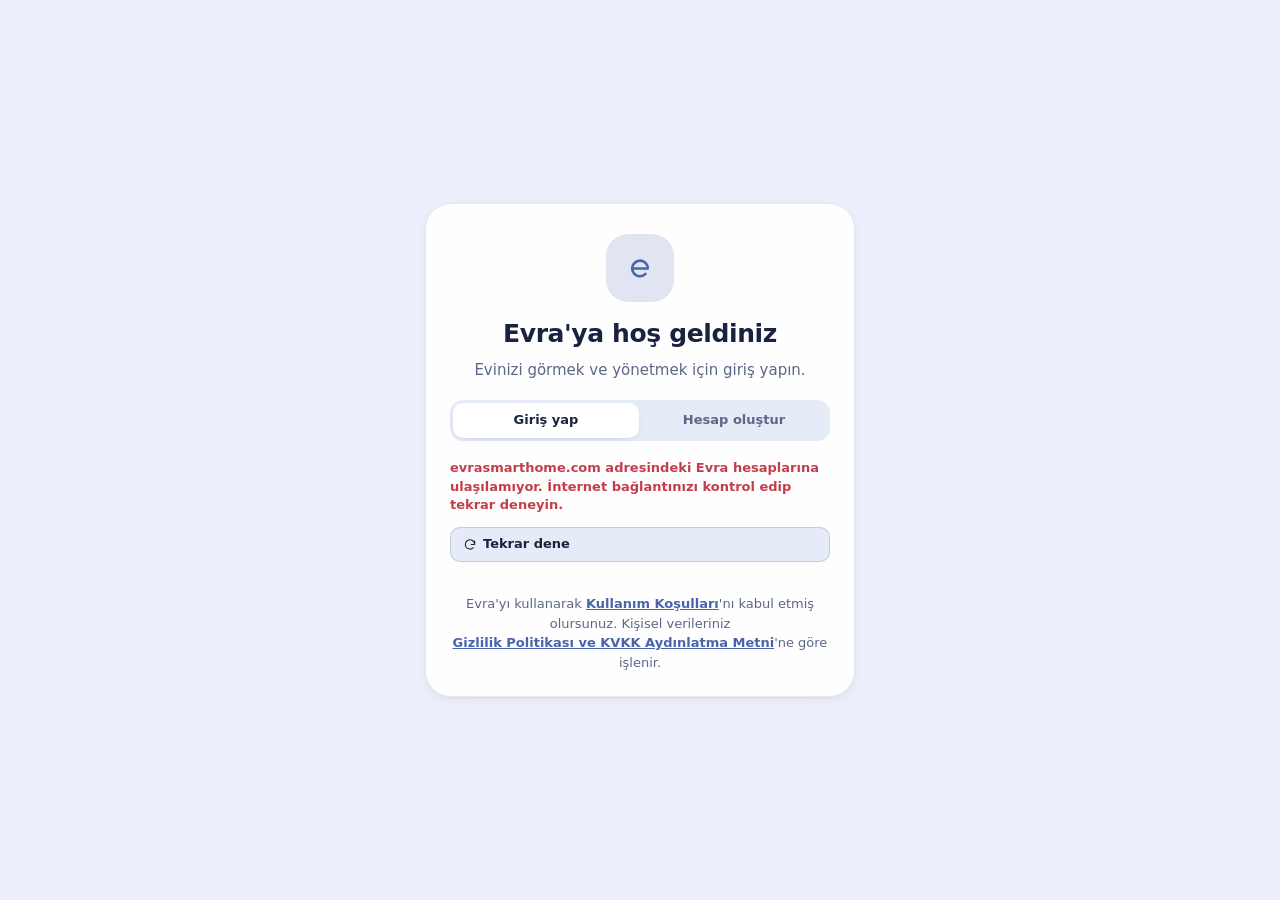
==== commit db8cf4df: "Turkish app, new product catalogue, appliance ideas and weather - The whole app is in Turkish (scree" ====
--- a/index.html
+++ b/index.html
@@ -1,5 +1,5 @@
 <!doctype html>
-<html lang="en">
+<html lang="tr">
 <head>
   <meta charset="utf-8">
   <meta name="viewport" content="width=device-width, initial-scale=1, viewport-fit=cover">
--- a/css/app.css
+++ b/css/app.css
@@ -637,6 +637,9 @@
 .tab-count { margin-left: 6px; font-size: 11px; padding: 1px 7px; border-radius: 999px; background: color-mix(in srgb, var(--accent) 22%, transparent); color: var(--text); }
 .input.short { width: 80px; flex: 0 0 80px; }
 .segmented button { white-space: nowrap; }
+/* Fan and purifier modes fill the card's width. */
+.fan-modes { display: flex; }
+.fan-modes button { flex: 1; }
 .narrow-text { display: none; }
 @media (max-width: 480px) {
   .wide-text { display: none; }
@@ -963,6 +966,58 @@
 .flow-section > summary { cursor: pointer; font-weight: 650; font-size: 14px; }
 .flow-section[open] { display: flex; flex-direction: column; gap: 12px; }
 .flow-section[open] > summary { margin-bottom: 2px; }
+/* Settings: Konum ve hava durumu */
+.place-line { display: flex; align-items: center; gap: 8px; font-size: 14px; }
+.place-line .icon { color: var(--accent); flex: none; }
+.place-search { display: flex; gap: 8px; }
+.place-search .input { flex: 1; min-width: 0; }
+.place-results { display: flex; flex-direction: column; gap: 6px; }
+.place-result { display: flex; align-items: center; gap: 10px; padding: 9px 12px; text-align: left; border-radius: var(--radius-sm); border: 1px solid var(--line); background: var(--card-2); color: var(--text); cursor: pointer; }
+.place-result:hover { border-color: color-mix(in srgb, var(--accent) 40%, transparent); }
+.place-result span { display: flex; flex-direction: column; }
+.weather-now { display: flex; flex-direction: column; gap: 10px; }
+.weather-main { display: flex; align-items: center; gap: 14px; }
+.weather-icon { width: 54px; height: 54px; border-radius: 17px; flex: none; display: grid; place-items: center; background: color-mix(in srgb, var(--accent) 14%, var(--card)); color: var(--accent); }
+.weather-temp { display: flex; align-items: baseline; gap: 10px; font-size: 30px; font-weight: 750; }
+.weather-text { font-size: 15px; font-weight: 600; color: var(--muted); }
+.weather-days { display: grid; grid-template-columns: repeat(3, minmax(0, 1fr)); gap: 8px; }
+.weather-day { display: flex; flex-direction: column; align-items: center; gap: 4px; padding: 10px 6px; border-radius: var(--radius-sm); background: var(--card-2); font-size: 13px; text-align: center; }
+.weather-day-name { font-weight: 650; text-transform: capitalize; }
+
+/* Product pages: the catalogue's introduction, Evra's tip, questions and problems */
+.feature-list { list-style: none; margin: 4px 0 0; padding: 0; display: grid; gap: 7px; }
+.feature-list li { display: flex; gap: 8px; align-items: flex-start; font-size: 14px; line-height: 1.45; }
+.feature-list .icon { color: var(--ok); flex: none; margin-top: 3px; }
+.product-works, .product-asks { display: flex; flex-direction: column; gap: 6px; padding-top: 12px; border-top: 1px solid var(--line); }
+.product-works h4, .product-asks h4 { font-size: 13px; font-weight: 700; color: var(--muted); letter-spacing: 0.02em; }
+.product-works p { font-size: 14px; line-height: 1.5; }
+.evra-says {
+  position: relative; display: flex; flex-direction: column; gap: 4px; margin-top: 2px;
+  padding: 11px 14px; border-radius: var(--radius-sm) var(--radius-sm) var(--radius-sm) 4px;
+  background: color-mix(in srgb, var(--accent) 12%, var(--card)); border: 1px solid color-mix(in srgb, var(--accent) 22%, transparent);
+  font-size: 14px; line-height: 1.5;
+}
+.evra-says-who { display: inline-flex; align-items: center; gap: 6px; font-size: 12px; font-weight: 750; color: var(--accent); }
+.chips { display: flex; flex-wrap: wrap; gap: 8px; }
+.product-asks .room-chip { white-space: normal; text-align: left; line-height: 1.35; }
+.trouble-list { display: flex; flex-direction: column; gap: 8px; }
+details.trouble { border: 1px solid var(--line); border-radius: var(--radius-sm); background: var(--card-2); overflow: hidden; }
+details.trouble summary {
+  display: flex; align-items: center; justify-content: space-between; gap: 10px;
+  padding: 11px 14px; cursor: pointer; font-size: 14px; font-weight: 650; list-style: none;
+}
+details.trouble summary::-webkit-details-marker { display: none; }
+details.trouble summary::after {
+  content: ''; flex: none; width: 8px; height: 8px; margin-right: 2px;
+  border-right: 2px solid var(--muted); border-bottom: 2px solid var(--muted);
+  transform: rotate(45deg) translateY(-2px); transition: transform 0.2s;
+}
+details.trouble[open] summary::after { transform: rotate(-135deg) translateY(-2px); }
+details.trouble summary:hover { color: var(--accent); }
+details.trouble p { padding: 0 14px 12px; font-size: 14px; line-height: 1.5; color: var(--muted); }
+details.trouble[open] p { animation: trouble-open 0.22s ease-out; }
+@keyframes trouble-open { from { opacity: 0; transform: translateY(-4px); } }
+@media (prefers-reduced-motion: reduce) { details.trouble[open] p { animation: none; } details.trouble summary::after { transition: none; } }
 
 /* =========================================================================
    Automation editor
@@ -1037,6 +1092,7 @@
 .dots i:nth-child(3) { animation-delay: 0.3s; }
 @keyframes dot { 0%, 80%, 100% { opacity: 0.3; transform: translateY(0); } 40% { opacity: 1; transform: translateY(-3px); } }
 @media (prefers-reduced-motion: reduce) { .dots i { animation: none; opacity: 0.7; } }
+
 /* ---- Evra account and members ---- */
 .account-panel { display: flex; flex-direction: column; gap: 12px; }
 .account-who, .member-top { display: flex; align-items: center; gap: 12px; }
@@ -1887,3 +1943,35 @@
 /* Scenes are scaled to fill the screen; anything reaching above their box
    (like the fire's glow) carries on fading out instead of being cut off. */
 .sky-fire, .sky-mountains, .sky-istanbul, .retro-mountains { overflow: visible; }
+
+/* ---- Gizlilik ve koşullar (js/legal.js) ---------------------------------------- */
+.legal-overlay { position: fixed; inset: 0; z-index: 1000; display: grid; place-items: center; padding: 16px; background: rgb(0 0 0 / 0.55); }
+.legal-sheet { display: flex; flex-direction: column; width: min(780px, 100%); max-height: min(88vh, 920px); background: var(--bg); color: var(--text); border: 1px solid var(--line-strong, var(--line)); border-radius: var(--radius); box-shadow: 0 30px 80px -20px rgb(0 0 0 / 0.6); overflow: hidden; }
+.legal-head { display: flex; align-items: center; gap: 10px; padding: 12px 12px 10px 16px; border-bottom: 1px solid var(--line); }
+.legal-tabs { flex: 1; min-width: 0; overflow-x: auto; }
+.legal-tabs button { white-space: nowrap; }
+.legal-close { flex: none; display: grid; place-items: center; width: 36px; height: 36px; border: 1px solid var(--line); border-radius: 999px; background: var(--card); color: var(--text); cursor: pointer; }
+.legal-body { overflow-y: auto; padding: 6px 22px 28px; line-height: 1.55; outline: none; }
+.legal-body h2 { margin: 14px 0 4px; font-size: 20px; }
+.legal-body h3 { margin: 20px 0 6px; font-size: 15px; }
+.legal-body p, .legal-body li { font-size: 14px; }
+.legal-body ul { margin: 6px 0; padding-left: 20px; }
+.legal-body li { margin: 4px 0; }
+.legal-lead { color: var(--muted); }
+.gate-legal { margin: 14px 0 0; text-align: center; line-height: 1.5; }
+.gate-legal .link-btn, .chat-consent .btn-row { flex-wrap: wrap; }
+@media (max-width: 560px) { .legal-overlay { padding: 0; } .legal-sheet { max-height: 100%; height: 100%; border-radius: 0; } .legal-body { padding: 4px 16px 24px; } }
+/* The assistant's tab for members without it: faded, with a lock on top; it opens the plans. */
+.nav-locked .nav-icon { position: relative; }
+.nav-locked .nav-icon > svg { opacity: 0.6; }
+.nav-locked .nav-label { opacity: 0.7; }
+.nav-lock { position: absolute; top: -3px; right: 6px; display: grid; place-items: center; width: 18px; height: 18px; border-radius: 50%;
+  background: var(--accent-fill); color: var(--accent-fill-ink); box-shadow: 0 0 0 2px var(--card); opacity: 1; }
+.nav-locked:hover .nav-icon > svg, .nav-locked:focus-visible .nav-icon > svg { opacity: 1; }
+.chat-plans { display: flex; flex-direction: column; gap: 10px; }
+.chat-plans ul { margin: 0; padding-left: 20px; }
+.chat-plans li { margin: 3px 0; }
+.chat-usage { margin-left: 6px; }
+
+/* Error replies can have a second line (details for admins). */
+.msg.error .msg-body p { white-space: pre-line; overflow-wrap: anywhere; }
